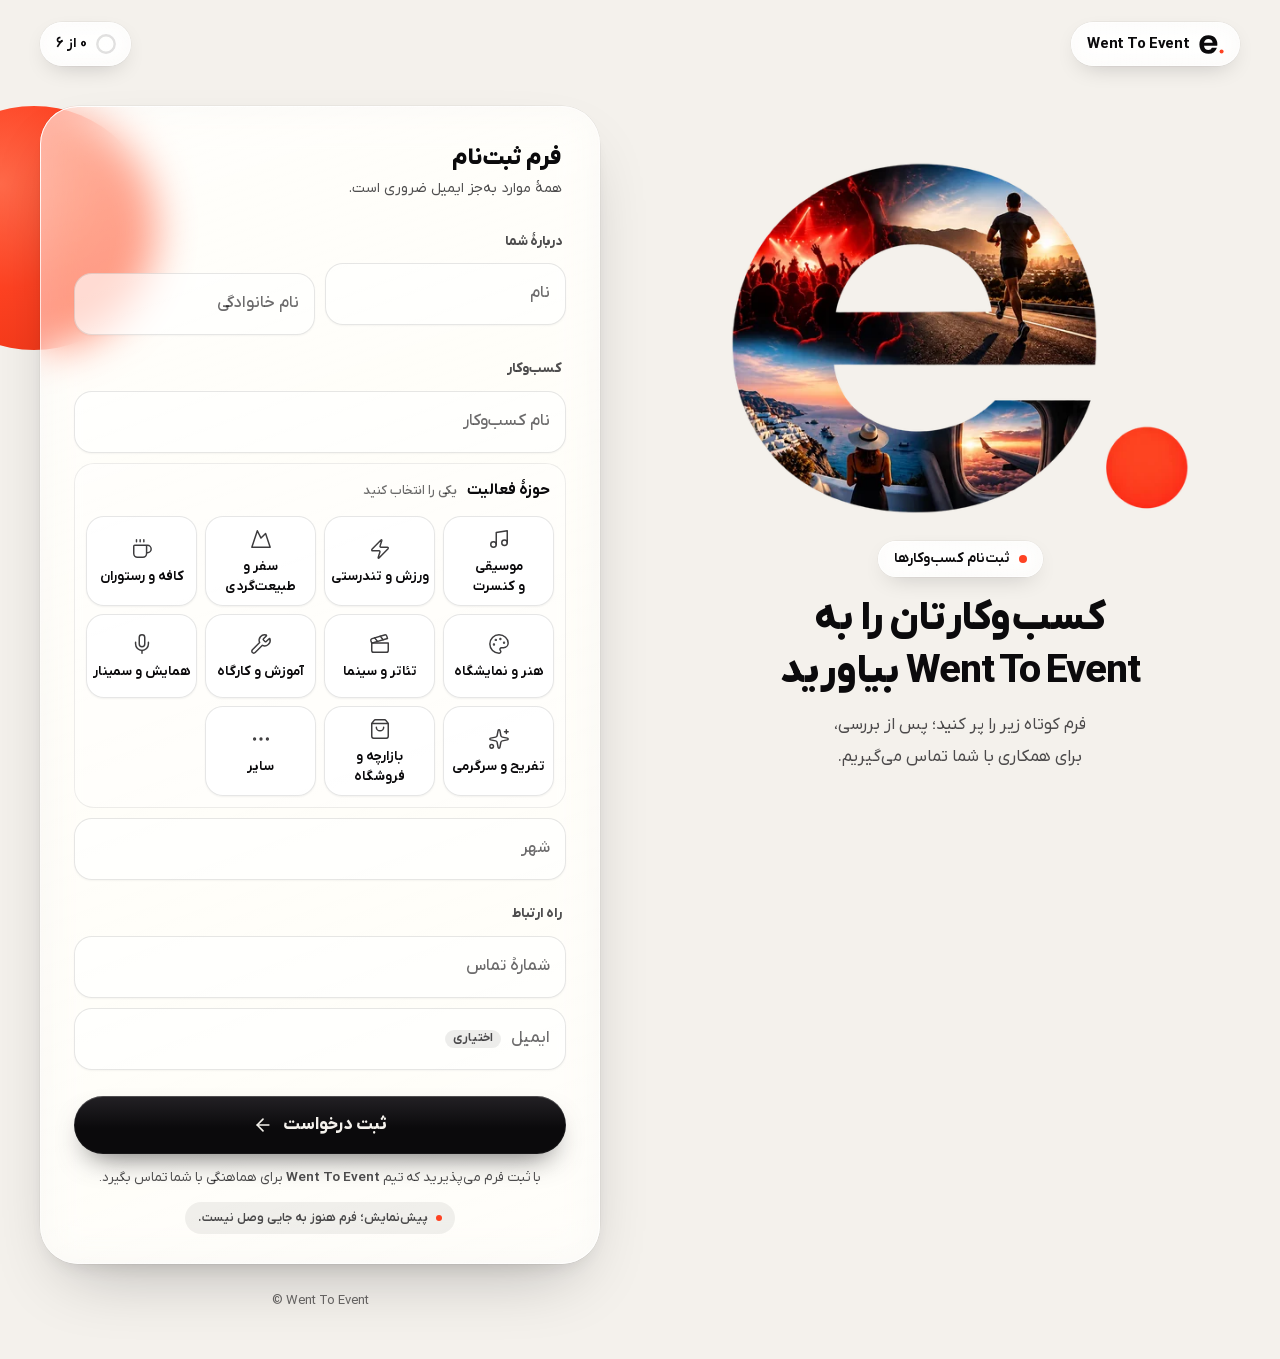
==== index.html @ 1bc47cd0 "Went To Event: business sign-up page One-page Persian RTL form: name, last name, business, niche, ci" ====
<!doctype html>
<html lang="fa" dir="rtl">
<head>
  <meta charset="utf-8">
  <meta name="viewport" content="width=device-width, initial-scale=1, viewport-fit=cover">
  <title>ثبت‌نام کسب‌وکارها | Went To Event</title>
  <meta name="description" content="کسب‌وکارتان را در Went To Event ثبت کنید. فرم کوتاه را پر کنید تا پس از بررسی، برای همکاری با شما تماس بگیریم.">
  <!-- Preview: off every index until the form is wired to a real destination (js/config.js). -->
  <meta name="robots" content="noindex, nofollow">
  <meta name="theme-color" content="#F4F1EC">
  <meta name="color-scheme" content="light">
  <meta name="format-detection" content="telephone=no">

  <link rel="icon" href="assets/brand/favicon.svg" type="image/svg+xml">
  <link rel="icon" href="assets/brand/favicon-32.png" sizes="32x32" type="image/png">
  <link rel="apple-touch-icon" href="assets/brand/apple-touch-icon.png">

  <meta property="og:type" content="website">
  <meta property="og:locale" content="fa_IR">
  <meta property="og:site_name" content="Went To Event">
  <meta property="og:title" content="کسب‌وکارتان را به Went To Event بیاورید">
  <meta property="og:description" content="ثبت‌نام کسب‌وکارها؛ فرم کوتاه را پر کنید تا برای همکاری با شما تماس بگیریم.">
  <meta property="og:url" content="https://ilyatabrizi.github.io/wte-join/">
  <meta property="og:image" content="https://ilyatabrizi.github.io/wte-join/assets/og.jpg">
  <meta property="og:image:width" content="1200">
  <meta property="og:image:height" content="630">
  <meta property="og:image:alt" content="Went To Event — ثبت‌نام کسب‌وکارها">
  <meta name="twitter:card" content="summary_large_image">

  <link rel="preload" href="assets/fonts/iranyekanx-fanum-vf.woff2" as="font" type="font/woff2" crossorigin>
  <link rel="preload" as="image" href="assets/brand/logo-760.webp" type="image/webp"
        imagesrcset="assets/brand/logo-520.webp 520w, assets/brand/logo-760.webp 760w, assets/brand/logo-1117.webp 1117w"
        imagesizes="(min-width: 1080px) min(36vw, 520px), min(86vw, 440px)">
  <script>document.documentElement.className = "js";</script>
  <link rel="stylesheet" href="css/main.css?v=5">
  <script src="js/config.js?v=1" defer></script>
  <script src="js/main.js?v=5" defer></script>
</head>
<body>
  <a class="skip" href="#join">رفتن به فرم</a>

  <!-- One sprite: Lucide (ISC) on a 24 grid, the set Went To Event's app already uses. -->
  <svg class="sprite" aria-hidden="true" focusable="false">
    <symbol id="i-note" viewBox="0 0 24 24"><path d="M9 18V5l12-2v13"/><circle cx="6" cy="18" r="3"/><circle cx="18" cy="16" r="3"/></symbol>
    <symbol id="i-bolt" viewBox="0 0 24 24"><path d="M4 14a1 1 0 0 1-.78-1.63l9.9-10.2a.5.5 0 0 1 .86.46l-1.92 6.02A1 1 0 0 0 13 10h7a1 1 0 0 1 .78 1.63l-9.9 10.2a.5.5 0 0 1-.86-.46l1.92-6.02A1 1 0 0 0 11 14z"/></symbol>
    <symbol id="i-mountain" viewBox="0 0 24 24"><path d="m8 3 4 8 5-5 5 15H2L8 3z"/></symbol>
    <symbol id="i-coffee" viewBox="0 0 24 24"><path d="M10 2v2"/><path d="M14 2v2"/><path d="M16 8a1 1 0 0 1 1 1v8a4 4 0 0 1-4 4H7a4 4 0 0 1-4-4V9a1 1 0 0 1 1-1h14a4 4 0 1 1 0 8h-1"/><path d="M6 2v2"/></symbol>
    <symbol id="i-palette" viewBox="0 0 24 24"><path d="M12 22a1 1 0 0 1 0-20 10 9 0 0 1 10 9 5 5 0 0 1-5 5h-2.25a1.75 1.75 0 0 0-1.4 2.8l.3.4a1.75 1.75 0 0 1-1.4 2.8z"/><circle cx="13.5" cy="6.5" r=".5" fill="currentColor"/><circle cx="17.5" cy="10.5" r=".5" fill="currentColor"/><circle cx="6.5" cy="12.5" r=".5" fill="currentColor"/><circle cx="8.5" cy="7.5" r=".5" fill="currentColor"/></symbol>
    <symbol id="i-clapper" viewBox="0 0 24 24"><path d="m12.296 3.464 3.02 3.956"/><path d="M20.2 6 3 11l-.9-2.4c-.3-1.1.3-2.2 1.3-2.5l13.5-4c1.1-.3 2.2.3 2.5 1.3z"/><path d="M3 11h18v8a2 2 0 0 1-2 2H5a2 2 0 0 1-2-2z"/><path d="m6.18 5.276 3.1 3.899"/></symbol>
    <symbol id="i-tools" viewBox="0 0 24 24"><path d="M14.7 6.3a1 1 0 0 0 0 1.4l1.6 1.6a1 1 0 0 0 1.4 0l3.106-3.105c.32-.322.863-.22.983.218a6 6 0 0 1-8.259 7.057l-7.91 7.91a1 1 0 0 1-2.999-3l7.91-7.91a6 6 0 0 1 7.057-8.259c.438.12.54.662.219.984z"/></symbol>
    <symbol id="i-mic" viewBox="0 0 24 24"><path d="M12 19v3"/><path d="M19 10v2a7 7 0 0 1-14 0v-2"/><rect x="9" y="2" width="6" height="13" rx="3"/></symbol>
    <symbol id="i-sparkle" viewBox="0 0 24 24"><path d="M11.017 2.814a1 1 0 0 1 1.966 0l1.051 5.558a2 2 0 0 0 1.594 1.594l5.558 1.051a1 1 0 0 1 0 1.966l-5.558 1.051a2 2 0 0 0-1.594 1.594l-1.051 5.558a1 1 0 0 1-1.966 0l-1.051-5.558a2 2 0 0 0-1.594-1.594l-5.558-1.051a1 1 0 0 1 0-1.966l5.558-1.051a2 2 0 0 0 1.594-1.594z"/><path d="M20 2v4"/><path d="M22 4h-4"/><circle cx="4" cy="20" r="2"/></symbol>
    <symbol id="i-bag" viewBox="0 0 24 24"><path d="M16 10a4 4 0 0 1-8 0"/><path d="M3.103 6.034h17.794"/><path d="M3.4 5.467a2 2 0 0 0-.4 1.2V20a2 2 0 0 0 2 2h14a2 2 0 0 0 2-2V6.667a2 2 0 0 0-.4-1.2l-2-2.667A2 2 0 0 0 17 2H7a2 2 0 0 0-1.6.8z"/></symbol>
    <symbol id="i-more" viewBox="0 0 24 24"><circle cx="12" cy="12" r="1"/><circle cx="19" cy="12" r="1"/><circle cx="5" cy="12" r="1"/></symbol>
    <symbol id="i-check" viewBox="0 0 24 24"><path d="M20 6 9 17l-5-5"/></symbol>
    <symbol id="i-arrow" viewBox="0 0 24 24"><path d="m12 19-7-7 7-7"/><path d="M19 12H5"/></symbol>
    <symbol id="i-pin" viewBox="0 0 24 24"><path d="M20 10c0 4.993-5.539 10.193-7.399 11.799a1 1 0 0 1-1.202 0C9.539 20.193 4 14.993 4 10a8 8 0 0 1 16 0"/><circle cx="12" cy="10" r="3"/></symbol>
  </svg>

  <!-- Floating chrome, iOS 26: no bar, two capsules. Positioned with flex, never a transform,
       so the glass inside can still see what passes beneath it. -->
  <div class="edge" aria-hidden="true" data-edge></div>
  <header class="bar">
    <a class="cap cap--brand glass glass--thin" href="#top" aria-label="Went To Event — بالای صفحه">
      <svg class="mark" viewBox="211 279 602 466" aria-hidden="true" focusable="false">
        <g transform="matrix(0.79929,0,0,-0.79929,188.694,733.403)"><path fill="currentColor" d="M580 235H175Q180 175 217.0 141.0Q254 107 308 107Q386 107 419 174H570Q546 94 478.0 42.5Q410 -9 311 -9Q231 -9 167.5 26.5Q104 62 68.5 127.0Q33 192 33 277Q33 363 68.0 428.0Q103 493 166.0 528.0Q229 563 311 563Q390 563 452.5 529.0Q515 495 549.5 432.5Q584 370 584 289Q584 259 580 235ZM439 329Q438 383 400.0 415.5Q362 448 307 448Q255 448 219.5 416.5Q184 385 176 329Z"/></g>
        <circle class="mark__dot" cx="759.43" cy="683.90" r="49.50"/>
      </svg>
      <span class="cap__name" dir="ltr">Went To Event</span>
    </a>
    <button class="cap cap--progress glass glass--thin" type="button" data-progress aria-label="۰ از ۶ مورد ضروری تکمیل شده؛ رفتن به مورد بعدی">
      <svg class="ring" viewBox="0 0 24 24" aria-hidden="true" focusable="false">
        <circle class="ring__track" cx="12" cy="12" r="9.5"/>
        <circle class="ring__fill" cx="12" cy="12" r="9.5" transform="rotate(-90 12 12)"/>
        <path class="ring__check" d="M7.6 12.3l2.9 2.9 5.9-6.2"/>
      </svg>
      <span class="cap__text" data-progress-text>0 از 6</span>
    </button>
  </header>

  <div class="page" id="top">
    <section class="hero" aria-labelledby="title">
      <img class="hero__logo" src="assets/brand/logo-760.webp"
           srcset="assets/brand/logo-520.webp 520w, assets/brand/logo-760.webp 760w, assets/brand/logo-1117.webp 1117w"
           sizes="(min-width: 1080px) min(36vw, 520px), min(86vw, 440px)"
           width="1117" height="859" alt="Went To Event" fetchpriority="high" decoding="async">
      <p class="kicker glass glass--thin"><span class="kicker__dot" aria-hidden="true"></span>ثبت‌نام کسب‌وکارها</p>
      <h1 class="hero__title" id="title">کسب‌وکارتان را به <span class="brand" dir="ltr">Went To Event</span> بیاورید</h1>
      <p class="hero__lede">فرم کوتاه زیر را پر کنید؛ پس از بررسی، برای همکاری با شما تماس می‌گیریم.</p>
    </section>

    <div class="form-col">
      <div class="sheet-wrap">
        <!-- The one bright thing behind the glass: the logo's dot, grown. It rides with the
             reader (sticky) so the sheet always has colour to frost. -->
        <div class="orb-track" aria-hidden="true"><div class="orb"><i></i></div></div>

        <section class="sheet glass" id="join" aria-labelledby="sheet-title" tabindex="-1">
          <div class="sheet__form" data-view="form">
            <header class="sheet__head">
              <h2 class="sheet__title" id="sheet-title">فرم ثبت‌نام</h2>
              <p class="sheet__note">همهٔ موارد به‌جز ایمیل ضروری است.</p>
            </header>

            <form id="form" novalidate autocomplete="on" aria-describedby="form-note">
              <p class="vh" id="form-note">همهٔ موارد به‌جز ایمیل ضروری است.</p>

              <fieldset class="group">
                <legend class="group__title">دربارهٔ شما</legend>
                <div class="pair">
                  <div class="cell" data-name="first_name">
                    <div class="field">
                      <input id="f-first" name="first_name" type="text" autocomplete="given-name" required aria-required="true" maxlength="40" placeholder="مثلاً سارا" enterkeyhint="next" aria-describedby="first_name-msg">
                      <label for="f-first">نام</label>
                    </div>
                    <p class="msg" id="first_name-msg" aria-live="polite"><span></span></p>
                  </div>
                  <div class="cell" data-name="last_name">
                    <div class="field">
                      <input id="f-last" name="last_name" type="text" autocomplete="family-name" required aria-required="true" maxlength="40" placeholder="مثلاً رضایی" enterkeyhint="next" aria-describedby="last_name-msg">
                      <label for="f-last">نام خانوادگی</label>
                    </div>
                    <p class="msg" id="last_name-msg" aria-live="polite"><span></span></p>
                  </div>
                </div>
              </fieldset>

              <fieldset class="group">
                <legend class="group__title">کسب‌وکار</legend>
                <div class="cell" data-name="business_name">
                  <div class="field">
                    <input id="f-business" name="business_name" type="text" autocomplete="organization" required aria-required="true" maxlength="80" placeholder="نام برند یا مجموعه" enterkeyhint="next" aria-describedby="business_name-msg">
                    <label for="f-business">نام کسب‌وکار</label>
                  </div>
                  <p class="msg" id="business_name-msg" aria-live="polite"><span></span></p>
                </div>

                <fieldset class="cell cell--niche" data-name="niche" aria-describedby="niche-msg">
                  <legend class="niche__label">حوزهٔ فعالیت <span class="niche__hint">یکی را انتخاب کنید</span></legend>
                  <div class="chips">
                    <label class="chip"><input type="radio" name="niche" value="music" required><svg aria-hidden="true"><use href="#i-note"/></svg><span>موسیقی و کنسرت</span></label>
                    <label class="chip"><input type="radio" name="niche" value="sport"><svg aria-hidden="true"><use href="#i-bolt"/></svg><span>ورزش و تندرستی</span></label>
                    <label class="chip"><input type="radio" name="niche" value="travel"><svg aria-hidden="true"><use href="#i-mountain"/></svg><span>سفر و طبیعت‌گردی</span></label>
                    <label class="chip"><input type="radio" name="niche" value="food"><svg aria-hidden="true"><use href="#i-coffee"/></svg><span>کافه و رستوران</span></label>
                    <label class="chip"><input type="radio" name="niche" value="art"><svg aria-hidden="true"><use href="#i-palette"/></svg><span>هنر و نمایشگاه</span></label>
                    <label class="chip"><input type="radio" name="niche" value="stage"><svg aria-hidden="true"><use href="#i-clapper"/></svg><span>تئاتر و سینما</span></label>
                    <label class="chip"><input type="radio" name="niche" value="learning"><svg aria-hidden="true"><use href="#i-tools"/></svg><span>آموزش و کارگاه</span></label>
                    <label class="chip"><input type="radio" name="niche" value="conference"><svg aria-hidden="true"><use href="#i-mic"/></svg><span>همایش و سمینار</span></label>
                    <label class="chip"><input type="radio" name="niche" value="leisure"><svg aria-hidden="true"><use href="#i-sparkle"/></svg><span>تفریح و سرگرمی</span></label>
                    <label class="chip"><input type="radio" name="niche" value="retail"><svg aria-hidden="true"><use href="#i-bag"/></svg><span>بازارچه و فروشگاه</span></label>
                    <label class="chip"><input type="radio" name="niche" value="other"><svg aria-hidden="true"><use href="#i-more"/></svg><span>سایر</span></label>
                  </div>
                  <p class="msg" id="niche-msg" aria-live="polite"><span></span></p>
                  <div class="reveal" data-other hidden>
                    <div class="reveal__in">
                      <div class="cell" data-name="niche_other">
                        <div class="field">
                          <input id="f-other" name="niche_other" type="text" maxlength="60" placeholder="مثلاً باغ‌تالار یا استودیوی عکاسی" enterkeyhint="next" aria-describedby="niche_other-msg">
                          <label for="f-other">حوزهٔ فعالیت شما</label>
                        </div>
                        <p class="msg" id="niche_other-msg" aria-live="polite"><span></span></p>
                      </div>
                    </div>
                  </div>
                </fieldset>

                <div class="cell" data-name="city">
                  <div class="field">
                    <input id="f-city" name="city" type="text" autocomplete="address-level2" required aria-required="true" maxlength="40" placeholder="مثلاً تهران" enterkeyhint="next" aria-describedby="city-msg" aria-controls="city-suggest">
                    <label for="f-city">شهر</label>
                  </div>
                  <div class="suggest" id="city-suggest" role="group" aria-label="پیشنهاد شهر" hidden></div>
                  <p class="msg" id="city-msg" aria-live="polite"><span></span></p>
                </div>
              </fieldset>

              <fieldset class="group">
                <legend class="group__title">راه ارتباط</legend>
                <div class="cell" data-name="phone">
                  <div class="field">
                    <input id="f-phone" name="phone" type="tel" inputmode="tel" autocomplete="tel" dir="ltr" required aria-required="true" maxlength="20" placeholder="0912 345 6789" enterkeyhint="next" aria-describedby="phone-msg">
                    <label for="f-phone">شمارهٔ تماس</label>
                  </div>
                  <p class="msg" id="phone-msg" aria-live="polite"><span></span></p>
                </div>
                <div class="cell" data-name="email">
                  <div class="field field--lat">
                    <input id="f-email" name="email" type="email" inputmode="email" autocomplete="email" dir="ltr" maxlength="120" placeholder="name@example.com" autocapitalize="off" spellcheck="false" enterkeyhint="send" aria-describedby="email-msg email-hint">
                    <label for="f-email">ایمیل <span class="opt">اختیاری</span></label>
                  </div>
                  <p class="hint" id="email-hint" hidden></p>
                  <p class="msg" id="email-msg" aria-live="polite"><span></span></p>
                </div>
              </fieldset>

              <!-- Honeypot: invisible to people, irresistible to form-filling bots. -->
              <div class="hp" aria-hidden="true">
                <label for="f-website">وب‌سایت</label>
                <input id="f-website" name="website" type="text" tabindex="-1" autocomplete="off">
              </div>

              <div class="submit">
                <p class="alert" data-alert role="alert" hidden></p>
                <button class="btn" type="submit" data-submit>
                  <span class="btn__label" data-submit-label>ثبت درخواست</span>
                  <svg class="btn__icon" aria-hidden="true"><use href="#i-arrow"/></svg>
                  <span class="btn__spin" aria-hidden="true"></span>
                </button>
                <p class="fine">با ثبت فرم می‌پذیرید که تیم <span class="brand" dir="ltr">Went To Event</span> برای هماهنگی با شما تماس بگیرد.</p>
                <p class="preview-flag" data-preview-flag hidden><span class="preview-flag__dot" aria-hidden="true"></span>پیش‌نمایش؛ فرم هنوز به جایی وصل نیست.</p>
              </div>
            </form>
          </div>

          <div class="done" data-view="done" hidden>
            <div class="done__mark" aria-hidden="true"><svg><use href="#i-check"/></svg></div>
            <h2 class="done__title" id="done-title" tabindex="-1">درخواستتان ثبت شد</h2>
            <p class="done__text" data-done-text></p>
            <dl class="summary" data-summary></dl>
            <p class="preview-flag preview-flag--done" data-done-demo hidden><span class="preview-flag__dot" aria-hidden="true"></span>پیش‌نمایش؛ این اطلاعات به جایی ارسال نشد.</p>
            <button class="btn btn--ghost" type="button" data-again>ثبت کسب‌وکار دیگر</button>
          </div>
        </section>
      </div>

      <footer class="foot">
        <span class="brand" dir="ltr">© Went To Event</span>
      </footer>
    </div>
  </div>

  <div class="vh" aria-live="assertive" data-announce></div>
</body>
</html>
---- css/main.css ----
/* Went To Event — business sign-up.
   Bone ground, Ink type, and the orange of the logo's dot, sampled from the logo itself.
   Glass is chrome and the sheet; everything inside the sheet is paint, never a second glass. */

@font-face {
  font-family: "YekanX";
  src: url("../assets/fonts/iranyekanx-fanum-vf.woff2") format("woff2");
  font-weight: 100 1000; font-style: normal; font-display: swap;
}
/* Latin figures, for the one field where a Persian ۱ would be wrong: the email address. */
@font-face {
  font-family: "YekanX Latin";
  src: url("../assets/fonts/iranyekanx-latin-vf.woff2") format("woff2");
  font-weight: 100 1000; font-style: normal; font-display: swap;
  unicode-range: U+0020-007E, U+00A0, U+2013-2014, U+2026;
}

:root {
  color-scheme: light;
  --bone: #F4F1EC;
  --ink: #0B0A0C;
  --orange: #FE4222;                         /* the dot, centre pixel */
  --orange-deep: #EE3314;                    /* the dot, rim */
  --orange-lit: #FF6A4A;                     /* the dot, highlight */

  --ink-2: rgba(11, 10, 12, .72);            /* secondary copy on glass */
  --ink-3: rgba(11, 10, 12, .6);             /* resting labels, hints */
  --ink-4: rgba(11, 10, 12, .44);            /* placeholders */
  --line: rgba(11, 10, 12, .1);
  --fill: rgba(255, 255, 255, .64);          /* a field lifted off the sheet */
  --fill-2: rgba(255, 255, 255, .84);
  --fill-focus: rgba(255, 255, 255, .96);

  --font: "YekanX", -apple-system, BlinkMacSystemFont, "Segoe UI", Tahoma, sans-serif;
  --font-lat: "YekanX Latin", "YekanX", -apple-system, BlinkMacSystemFont, "Segoe UI", sans-serif;

  /* ── Glass: light material, one recipe in two thicknesses ─────────────────
     Small blur and a big saturation lift so the colour behind stays alive; a white
     wash on top, and brightness() inside the filter to lift what sits under dark
     photography before the wash is laid on it. */
  --glass-wash: linear-gradient(160deg, rgba(255, 255, 255, .6), rgba(255, 255, 255, .36) 46%, rgba(255, 255, 255, .5));
  --glass-filter: blur(20px) saturate(150%) brightness(1.05);
  --glass-shadow: 0 30px 70px -28px rgba(11, 10, 12, .3), 0 10px 26px -14px rgba(11, 10, 12, .16);
  --glass-spec: linear-gradient(150deg, rgba(255, 255, 255, .95), rgba(255, 255, 255, .25) 22%, rgba(255, 255, 255, 0) 50%, rgba(255, 255, 255, .2) 80%, rgba(255, 255, 255, .7));

  --gutter: 16px;
  --top: calc(env(safe-area-inset-top, 0px) + 10px);
  --bar-h: 44px;
  --sheet-w: 580px;
  --orb: 132px;
  --orb-x: 22px;                             /* the orb's centre, from the sheet's left edge */
  --orb-y: 24px;                             /* …and from its top */
  --ease: cubic-bezier(.22, 1, .36, 1);
  --spring: cubic-bezier(.34, 1.4, .64, 1);
}
@media (min-width: 720px) { :root { --gutter: 28px; --top: 18px; --orb: 220px; --orb-x: -6px; --orb-y: 122px; } }
@media (min-width: 1080px) { :root { --gutter: 40px; --top: 22px; --orb: 244px; } }

*, *::before, *::after { box-sizing: border-box; }
html {
  background: var(--bone);
  -webkit-text-size-adjust: 100%; text-size-adjust: 100%;
  scroll-padding-top: calc(var(--top) + var(--bar-h) + 20px);
}
@media (prefers-reduced-motion: no-preference) { html { scroll-behavior: smooth; } }
body {
  margin: 0; min-height: 100vh; background: var(--bone); color: var(--ink);
  font: 400 17px/1.75 var(--font);
  font-variation-settings: "dots" 4;         /* round Persian dots, after the round dot in the mark */
  -webkit-font-smoothing: antialiased; -moz-osx-font-smoothing: grayscale;
  overflow-wrap: break-word;
}
[hidden] { display: none !important; }
h1, h2, p, dl, dd, fieldset, legend { margin: 0; padding: 0; }
fieldset { border: 0; min-width: 0; }
button, input { font: inherit; color: inherit; }
a { color: inherit; }
::selection { background: rgba(254, 66, 34, .2); }
:focus-visible { outline: 2px solid var(--orange); outline-offset: 3px; }
.brand { font-family: var(--font-lat); unicode-bidi: isolate; }

.vh { position: absolute !important; width: 1px; height: 1px; margin: -1px; padding: 0; border: 0; overflow: hidden; clip: rect(0 0 0 0); clip-path: inset(50%); white-space: nowrap; }
.sprite { position: absolute; width: 0; height: 0; overflow: hidden; }
.hp { position: absolute; left: -9999px; top: auto; width: 1px; height: 1px; overflow: hidden; }
.skip {
  position: fixed; z-index: 80; top: var(--top); right: var(--gutter);
  padding: 10px 18px; border-radius: 999px; background: var(--ink); color: var(--bone);
  font-weight: 700; font-size: 15px; text-decoration: none; translate: 0 -200%;
}
.skip:focus { translate: 0 0; }

/* ── Glass ─────────────────────────────────────────────────────────────── */
.glass {
  position: relative;
  background: var(--glass-wash);
  -webkit-backdrop-filter: var(--glass-filter);
  backdrop-filter: var(--glass-filter);
  box-shadow: inset 0 0 0 1px rgba(255, 255, 255, .42), 0 0 0 .5px rgba(11, 10, 12, .07), var(--glass-shadow);
}
.glass--thin {
  --glass-wash: linear-gradient(160deg, rgba(255, 255, 255, .7), rgba(255, 255, 255, .5));
  --glass-filter: blur(12px) saturate(190%) brightness(1.1);
  --glass-shadow: 0 8px 24px -10px rgba(11, 10, 12, .24);
}
/* The specular rim: bright along the upper edge, a whisper along the lower, drawn in the
   1px padding of a masked overlay so it never becomes a glossy fill. */
@supports ((-webkit-mask-composite: xor) or (mask-composite: exclude)) {
  .glass::before {
    content: ""; position: absolute; inset: 0; z-index: 3; border-radius: inherit; padding: 1px; pointer-events: none;
    background: var(--glass-spec);
    -webkit-mask: linear-gradient(#000 0 0) content-box, linear-gradient(#000 0 0); -webkit-mask-composite: xor;
    mask: linear-gradient(#000 0 0) content-box, linear-gradient(#000 0 0); mask-composite: exclude;
  }
}
@supports not ((backdrop-filter: blur(1px)) or (-webkit-backdrop-filter: blur(1px))) {
  .glass { background: rgba(252, 251, 249, .95); }
}

/* ── Floating chrome ───────────────────────────────────────────────────── */
.bar {
  position: fixed; z-index: 50; inset: 0 0 auto;
  display: flex; justify-content: space-between; align-items: center;
  padding: var(--top) max(var(--gutter), env(safe-area-inset-right, 0px)) 0 max(var(--gutter), env(safe-area-inset-left, 0px));
  pointer-events: none;
}
.bar > * { pointer-events: auto; }
.cap {
  height: var(--bar-h); display: inline-flex; align-items: center; gap: 9px;
  padding: 0 16px; border: 0; border-radius: 999px;
  color: var(--ink); text-decoration: none; font-weight: 700; font-size: 15px; line-height: 1;
  cursor: pointer; -webkit-tap-highlight-color: transparent;
  transition: scale .3s var(--spring);
}
.cap:active { scale: .95; }
.mark { width: 25px; height: 19px; color: var(--ink); flex: none; }
.mark__dot { fill: var(--orange); }
.cap__name { font-family: var(--font-lat); font-weight: 750; letter-spacing: -.01em; font-size: 15px; }
.cap--progress { padding: 0 14px 0 16px; gap: 8px; font-size: 14px; font-weight: 650; }
.cap__text { white-space: nowrap; }
.ring { width: 22px; height: 22px; flex: none; }
.ring circle { fill: none; stroke-width: 2.6; }
.ring__track { stroke: rgba(11, 10, 12, .12); }
.ring__fill {
  stroke: var(--orange); stroke-linecap: round; stroke-dasharray: 59.7; stroke-dashoffset: 59.7;
  transition: stroke-dashoffset .6s var(--ease), stroke .3s;
}
.ring__check { fill: none; stroke: var(--bone); stroke-width: 2.4; stroke-linecap: round; stroke-linejoin: round; stroke-dasharray: 13; stroke-dashoffset: 13; transition: stroke-dashoffset .35s var(--ease) .15s; }
.cap--progress[data-empty] .ring__fill { opacity: 0; }
.cap--progress[data-complete] .ring__track { stroke: var(--ink); fill: var(--ink); }
.cap--progress[data-complete] .ring__fill { stroke: var(--ink); }
.cap--progress[data-complete] .ring__check { stroke-dashoffset: 0; }

/* The scroll edge: what passes beneath the capsules softens into the ground, as iOS 26 does. */
.edge {
  position: fixed; z-index: 40; inset: 0 0 auto; height: calc(var(--top) + var(--bar-h) + 28px);
  pointer-events: none; opacity: 0; transition: opacity .3s linear;
  background: linear-gradient(rgba(244, 241, 236, .94), rgba(244, 241, 236, .7) 50%, rgba(244, 241, 236, 0));
  -webkit-backdrop-filter: blur(8px); backdrop-filter: blur(8px);
  -webkit-mask-image: linear-gradient(#000 50%, transparent); mask-image: linear-gradient(#000 50%, transparent);
}
.edge[data-on] { opacity: 1; }

/* ── Page ──────────────────────────────────────────────────────────────── */
.page { position: relative; overflow-x: clip; }
.hero {
  position: relative; z-index: 1;
  display: flex; flex-direction: column; align-items: center; text-align: center;
  padding: calc(var(--top) + var(--bar-h) + 26px) var(--gutter) 50px;
}
.hero__logo {
  display: block; width: min(86vw, 440px); width: min(86vw, 440px, 44svh * 1.3); height: auto; aspect-ratio: 1117 / 859;
  user-select: none; -webkit-user-drag: none;
}
.kicker {
  margin-top: 26px; display: inline-flex; align-items: center; gap: 9px;
  height: 36px; padding: 0 16px; border-radius: 999px;
  font-size: 14px; font-weight: 650; line-height: 1;
}
.kicker__dot { position: relative; width: 8px; height: 8px; border-radius: 50%; background: var(--orange); flex: none; }
.kicker__dot::after { content: ""; position: absolute; inset: 0; border-radius: 50%; background: var(--orange); opacity: 0; }
.hero__title {
  margin-top: 16px; max-width: 13em;
  font-size: clamp(29px, 7.6vw, 46px); font-weight: 850; line-height: 1.32; letter-spacing: 0;
  text-wrap: balance;
}
.hero__title .brand { font-weight: 800; letter-spacing: -.025em; white-space: nowrap; }
.hero__lede { margin-top: 12px; max-width: 25em; font-size: 17px; line-height: 1.85; color: var(--ink-2); text-wrap: balance; }

/* ── The orb behind the sheet ──────────────────────────────────────────── */
.form-col { position: relative; z-index: 1; padding-bottom: 28px; }
.sheet-wrap { position: relative; }
.orb-track { position: absolute; inset: 0; z-index: 0; pointer-events: none; -webkit-clip-path: inset(-60vh 0 -60vh 0); clip-path: inset(-60vh 0 -60vh 0); }
.orb { position: absolute; top: 0; left: calc(50% - min(50% - var(--gutter), var(--sheet-w) / 2)); }
.orb i {
  position: absolute; top: calc(var(--orb) * -.5 + var(--orb-y)); left: calc(var(--orb) * -.5 + var(--orb-x));
  width: var(--orb); height: var(--orb); border-radius: 50%;
  background: radial-gradient(circle at 36% 32%, var(--orange-lit) 0%, var(--orange) 46%, var(--orange-deep) 100%);
}

/* ── The sheet ─────────────────────────────────────────────────────────── */
.sheet {
  z-index: 1; width: min(100% - var(--gutter) * 2, var(--sheet-w)); margin-inline: auto;
  border-radius: 34px; padding: 26px 18px 22px;
  outline: none;
}
@media (min-width: 420px) { .sheet { padding: 30px 24px 24px; } }
@media (min-width: 720px) { .sheet { padding: 36px 34px 30px; border-radius: 38px; } }

.sheet__head { padding: 0 4px 6px; }
.sheet__title { font-size: 23px; font-weight: 850; line-height: 1.4; }
.sheet__note { margin-top: 2px; font-size: 14.5px; color: var(--ink-2); }

.group { margin-top: 22px; }
.group__title { display: block; width: 100%; padding: 0 4px 10px; font-size: 13.5px; font-weight: 750; color: var(--ink-2); }
.pair { display: grid; grid-template-columns: 1fr 1fr; gap: 10px; }
@media (max-width: 479.98px) { .pair { grid-template-columns: 1fr; } }
.cell + .cell, .pair + .cell, .cell + .cell--niche, .cell--niche + .cell { margin-top: 10px; }

/* A field: Apple's floating label, set in glass. */
.field {
  position: relative; height: 62px; border-radius: 18px;
  background: var(--fill);
  box-shadow: inset 0 0 0 1px var(--line), 0 1px 2px rgba(11, 10, 12, .04);
  transition: background .2s ease, box-shadow .2s ease;
}
.field input {
  position: absolute; inset: 0; width: 100%; height: 100%; margin: 0;
  padding: 25px 16px 7px; border: 0; border-radius: inherit; background: transparent; outline: none;
  font: 560 17px/1.3 var(--font); font-variation-settings: "dots" 4; color: var(--ink);
  text-align: right; caret-color: var(--orange);
  -webkit-appearance: none; appearance: none;
}
.field--lat input { font-family: var(--font-lat); }
.field input::placeholder { color: var(--ink-4); opacity: 0; transition: opacity .2s ease; }
.field input:focus::placeholder { opacity: 1; }
.field label {
  position: absolute; top: 50%; inset-inline-start: 16px; inset-inline-end: 16px;
  translate: 0 -50%; transform-origin: right center;
  font-size: 16.5px; font-weight: 500; line-height: 1.2; color: var(--ink-3);
  white-space: nowrap; overflow: hidden; text-overflow: ellipsis;
  pointer-events: none;
  transition: translate .24s var(--ease), scale .24s var(--ease), color .2s ease;
}
.field:focus-within label,
.field input:not(:placeholder-shown) + label,
.field input:-webkit-autofill + label { translate: 0 -118%; scale: .76; color: var(--ink-2); }
.field:focus-within {
  background: var(--fill-focus);
  box-shadow: inset 0 0 0 1.5px var(--ink), 0 0 0 4px rgba(11, 10, 12, .07);
}
.field input:-webkit-autofill,
.field input:-webkit-autofill:hover,
.field input:-webkit-autofill:focus {
  -webkit-text-fill-color: var(--ink);
  -webkit-box-shadow: 0 0 0 100px #FFFDFB inset;
  transition: background-color 9999s;
}
.opt {
  display: inline-block; margin-inline-start: 6px; padding: 1px 8px 2px; border-radius: 999px;
  background: rgba(11, 10, 12, .07); color: var(--ink-2); font-size: 12.5px; font-weight: 650; vertical-align: 1px;
}

/* Validation: the field takes an orange rim; the message carries the logo's dot. */
.cell.is-invalid > .field {
  background: rgba(255, 246, 243, .9);
  box-shadow: inset 0 0 0 1.5px var(--orange), 0 0 0 4px rgba(254, 66, 34, .1);
}
.msg { display: grid; grid-template-rows: 0fr; transition: grid-template-rows .26s var(--ease); }
.msg > span { min-height: 0; overflow: hidden; display: flex; align-items: baseline; gap: 8px; padding: 0 6px; font-size: 14px; font-weight: 550; line-height: 1.6; color: var(--ink); }
.msg > span::before { content: ""; flex: none; width: 7px; height: 7px; border-radius: 50%; background: var(--orange); translate: 0 -1px; }
.cell.is-invalid > .msg, .cell--niche.is-invalid > .msg { grid-template-rows: 1fr; }
.cell.is-invalid > .msg > span, .cell--niche.is-invalid > .msg > span { padding-top: 7px; }
.hint { padding: 8px 6px 0; font-size: 14px; color: var(--ink-2); }
.hint button {
  margin-inline-start: 4px; padding: 3px 10px; border: 0; border-radius: 999px; cursor: pointer;
  background: var(--ink); color: var(--bone); font-size: 13px; font-weight: 650;
}
.hint .brand { font-weight: 650; color: var(--ink); }

@media (prefers-reduced-motion: no-preference) {
  .cell.shake > .field, .cell--niche.shake > .chips { animation: shake .42s var(--ease); }
}
@keyframes shake {
  20% { translate: 7px 0; } 40% { translate: -6px 0; } 60% { translate: 4px 0; } 80% { translate: -2px 0; }
}

/* ── Niche chips ───────────────────────────────────────────────────────── */
.cell--niche { margin-top: 10px; padding: 14px 12px 12px; border-radius: 20px; background: rgba(255, 255, 255, .34); box-shadow: inset 0 0 0 1px rgba(11, 10, 12, .07); }
.cell--niche.is-invalid { box-shadow: inset 0 0 0 1.5px var(--orange); }
.niche__label { float: right; width: 100%; display: flex; flex-wrap: wrap; align-items: baseline; gap: 4px 10px; padding: 0 4px 12px; font-size: 15.5px; font-weight: 700; }
.niche__label + * { clear: both; }
.niche__hint { font-size: 13px; font-weight: 500; color: var(--ink-3); }
.chips { display: grid; grid-template-columns: repeat(3, minmax(0, 1fr)); gap: 8px; }
@media (min-width: 560px) { .chips { grid-template-columns: repeat(4, minmax(0, 1fr)); } }
.chip {
  position: relative; display: flex; flex-direction: column; align-items: center; justify-content: center; gap: 7px;
  min-height: 84px; padding: 12px 6px 10px; border-radius: 18px; text-align: center;
  background: var(--fill-2); box-shadow: inset 0 0 0 1px var(--line), 0 1px 2px rgba(11, 10, 12, .05);
  font-size: 13.5px; font-weight: 650; line-height: 1.45; color: var(--ink);
  cursor: pointer; user-select: none; -webkit-tap-highlight-color: transparent;
  transition: background .22s ease, color .22s ease, box-shadow .22s ease, scale .3s var(--spring);
}
.chip span { text-wrap: balance; }
.chip input { position: absolute; inset: 0; width: 100%; height: 100%; margin: 0; opacity: 0; cursor: pointer; }
.chip svg { width: 22px; height: 22px; flex: none; fill: none; stroke: currentColor; stroke-width: 1.6; stroke-linecap: round; stroke-linejoin: round; opacity: .8; }
.chip:active { scale: .96; }
.chip.is-on { background: linear-gradient(180deg, #232125, var(--ink) 60%); color: var(--bone); box-shadow: inset 0 1px 0 rgba(255, 255, 255, .12), 0 10px 20px -12px rgba(11, 10, 12, .7); }
.chip.is-on svg { opacity: 1; }
.chip.is-on::after { content: ""; position: absolute; top: 10px; inset-inline-end: 10px; width: 7px; height: 7px; border-radius: 50%; background: var(--orange); }
.chip:has(input:focus-visible) { outline: 2px solid var(--orange); outline-offset: 2px; }
@media (hover: hover) and (pointer: fine) {
  .chip:not(.is-on):hover { background: #fff; }
}

.reveal { display: grid; grid-template-rows: 0fr; transition: grid-template-rows .32s var(--ease); }
.reveal.is-open { grid-template-rows: 1fr; }
.reveal__in { min-height: 0; overflow: hidden; }
.reveal .cell { padding-top: 12px; }

/* ── City suggestions ──────────────────────────────────────────────────── */
.suggest { display: flex; flex-wrap: wrap; gap: 7px; padding: 9px 2px 0; }
.suggest button {
  display: inline-flex; align-items: center; gap: 5px; height: 36px; padding: 0 13px 0 12px;
  border: 0; border-radius: 999px; cursor: pointer; -webkit-tap-highlight-color: transparent;
  background: var(--fill-2); box-shadow: inset 0 0 0 1px var(--line);
  font-size: 14.5px; font-weight: 600; color: var(--ink);
  transition: background .2s ease, scale .3s var(--spring);
}
.suggest button svg { width: 14px; height: 14px; fill: none; stroke: currentColor; stroke-width: 2; stroke-linecap: round; stroke-linejoin: round; opacity: .55; }
.suggest button:active { scale: .95; }
@media (hover: hover) and (pointer: fine) { .suggest button:hover { background: #fff; } }

/* ── Submit ────────────────────────────────────────────────────────────── */
.submit { margin-top: 26px; }
.alert {
  display: flex; align-items: baseline; gap: 9px; margin-bottom: 12px; padding: 12px 14px;
  border-radius: 16px; background: rgba(255, 246, 243, .92); box-shadow: inset 0 0 0 1px rgba(254, 66, 34, .45);
  font-size: 14.5px; font-weight: 600; line-height: 1.7;
}
.alert::before { content: ""; flex: none; width: 8px; height: 8px; border-radius: 50%; background: var(--orange); translate: 0 -1px; }
.btn {
  position: relative; display: flex; align-items: center; justify-content: center; gap: 10px;
  width: 100%; min-height: 58px; padding: 0 24px; border: 0; border-radius: 999px;
  background: linear-gradient(180deg, #232125, var(--ink) 55%);
  color: var(--bone); font-size: 17.5px; font-weight: 750; line-height: 1;
  cursor: pointer; -webkit-tap-highlight-color: transparent;
  box-shadow: inset 0 1px 0 rgba(255, 255, 255, .16), inset 0 0 0 1px rgba(255, 255, 255, .05), 0 14px 30px -14px rgba(11, 10, 12, .7);
  transition: scale .3s var(--spring), box-shadow .25s ease, opacity .2s ease;
}
.btn:active { scale: .975; }
.btn__icon { width: 20px; height: 20px; fill: none; stroke: currentColor; stroke-width: 2; stroke-linecap: round; stroke-linejoin: round; transition: translate .3s var(--spring); }
@media (hover: hover) and (pointer: fine) { .btn:hover .btn__icon { translate: -3px 0; } }
.btn__spin { display: none; width: 20px; height: 20px; border-radius: 50%; border: 2.2px solid rgba(244, 241, 236, .28); border-top-color: var(--bone); }
.btn[aria-busy="true"] { cursor: progress; }
.btn[aria-busy="true"] .btn__icon { display: none; }
.btn[aria-busy="true"] .btn__spin { display: block; animation: spin .8s linear infinite; }
@keyframes spin { to { rotate: 360deg; } }
.btn--ghost {
  background: rgba(255, 255, 255, .72); color: var(--ink); font-size: 16.5px;
  box-shadow: inset 0 0 0 1px var(--line), 0 8px 20px -14px rgba(11, 10, 12, .4);
}
.fine { margin-top: 12px; padding: 0 8px; text-align: center; font-size: 13.5px; line-height: 1.8; color: var(--ink-2); }
.fine .brand { font-weight: 650; }
.preview-flag {
  display: flex; align-items: center; justify-content: center; gap: 8px; width: fit-content; margin: 12px auto 0;
  padding: 6px 13px; border-radius: 999px; background: rgba(11, 10, 12, .06);
  font-size: 12.5px; font-weight: 600; line-height: 1.6; color: var(--ink-2); text-align: center;
}
.preview-flag__dot { width: 6px; height: 6px; border-radius: 50%; background: var(--orange); flex: none; }

/* ── Done ──────────────────────────────────────────────────────────────── */
.done { padding: 16px 2px 4px; text-align: center; }
.done__mark {
  width: 78px; height: 78px; margin: 4px auto 20px; border-radius: 50%; display: grid; place-items: center;
  background: radial-gradient(circle at 36% 32%, var(--orange-lit), var(--orange) 48%, var(--orange-deep));
  box-shadow: 0 16px 34px -14px rgba(254, 66, 34, .7), inset 0 1px 0 rgba(255, 255, 255, .35);
}
.done__mark svg { width: 38px; height: 38px; fill: none; stroke: #fff; stroke-width: 2.6; stroke-linecap: round; stroke-linejoin: round; }
.done__title { font-size: 25px; font-weight: 850; line-height: 1.4; outline: none; }
.done__text { margin: 8px auto 0; max-width: 26em; font-size: 16px; line-height: 1.9; color: var(--ink-2); text-wrap: pretty; }
.summary {
  margin: 22px 0 0; border-radius: 20px; overflow: hidden; text-align: right;
  background: var(--fill); box-shadow: inset 0 0 0 1px var(--line);
}
.summary > div { display: flex; justify-content: space-between; align-items: baseline; gap: 16px; padding: 13px 16px; }
.summary > div + div { box-shadow: 0 -1px 0 var(--line); }
.summary dt { flex: none; font-size: 14.5px; color: var(--ink-2); }
.summary dd { min-width: 0; font-size: 15.5px; font-weight: 650; text-align: left; overflow-wrap: anywhere; }
.summary dd.lat { font-family: var(--font-lat); }
.summary dd[dir="ltr"] { unicode-bidi: isolate; }
.done .btn--ghost { margin-top: 18px; }
.preview-flag--done { margin-top: 14px; }

/* ── Footer ────────────────────────────────────────────────────────────── */
.foot { padding: 26px var(--gutter) calc(18px + env(safe-area-inset-bottom, 0px)); text-align: center; font-size: 13px; color: var(--ink-3); }

/* ── Wide: the brand holds still on the right, the form scrolls on the left ── */
@media (min-width: 1080px) {
  .page { display: grid; grid-template-columns: minmax(0, 1fr) minmax(0, 1fr); align-items: start; }
  .hero {
    position: sticky; top: 0; min-height: 100vh; min-height: 100svh; justify-content: center;
    padding: calc(var(--top) + var(--bar-h) + 24px) var(--gutter) 56px;
  }
  .hero__logo { width: min(36vw, 520px, 50vh * 1.3); }
  .hero__title { font-size: clamp(34px, 3.1vw, 48px); }
  .form-col { padding-top: calc(var(--top) + var(--bar-h) + 40px); }
}

/* ── Arrival: fill-mode backwards only, so nothing is left holding a transform ── */
@media (prefers-reduced-motion: no-preference) {
  .js .hero__logo { animation: rise .9s var(--ease) backwards; }
  .js .kicker { animation: rise .7s var(--ease) .12s backwards; }
  .js .hero__title { animation: rise .7s var(--ease) .18s backwards; }
  .js .hero__lede { animation: rise .7s var(--ease) .24s backwards; }
  .js .sheet { animation: rise-sheet .9s var(--ease) .3s backwards; }
  .kicker__dot::after { animation: ping 2.6s var(--ease) 1.2s infinite; }
  .orb i { animation: breathe 11s ease-in-out infinite; }
  .done:not([hidden]) .done__mark { animation: pop .6s var(--spring) backwards; }
  .done:not([hidden]) .done__mark svg { stroke-dasharray: 26; animation: draw .5s var(--ease) .28s backwards; }
  .done:not([hidden]) > :not(.done__mark) { animation: rise .6s var(--ease) .12s backwards; }
  .sheet__form.is-back { animation: rise .5s var(--ease) backwards; }
}
@keyframes rise { from { opacity: 0; translate: 0 14px; } }
@keyframes rise-sheet { from { opacity: 0; translate: 0 34px; } }
@keyframes ping { 0% { opacity: .55; scale: 1; } 70%, 100% { opacity: 0; scale: 2.8; } }
@keyframes breathe { 50% { scale: 1.035; } }
@keyframes pop { from { opacity: 0; scale: .4; } }
@keyframes draw { from { stroke-dashoffset: 26; } }
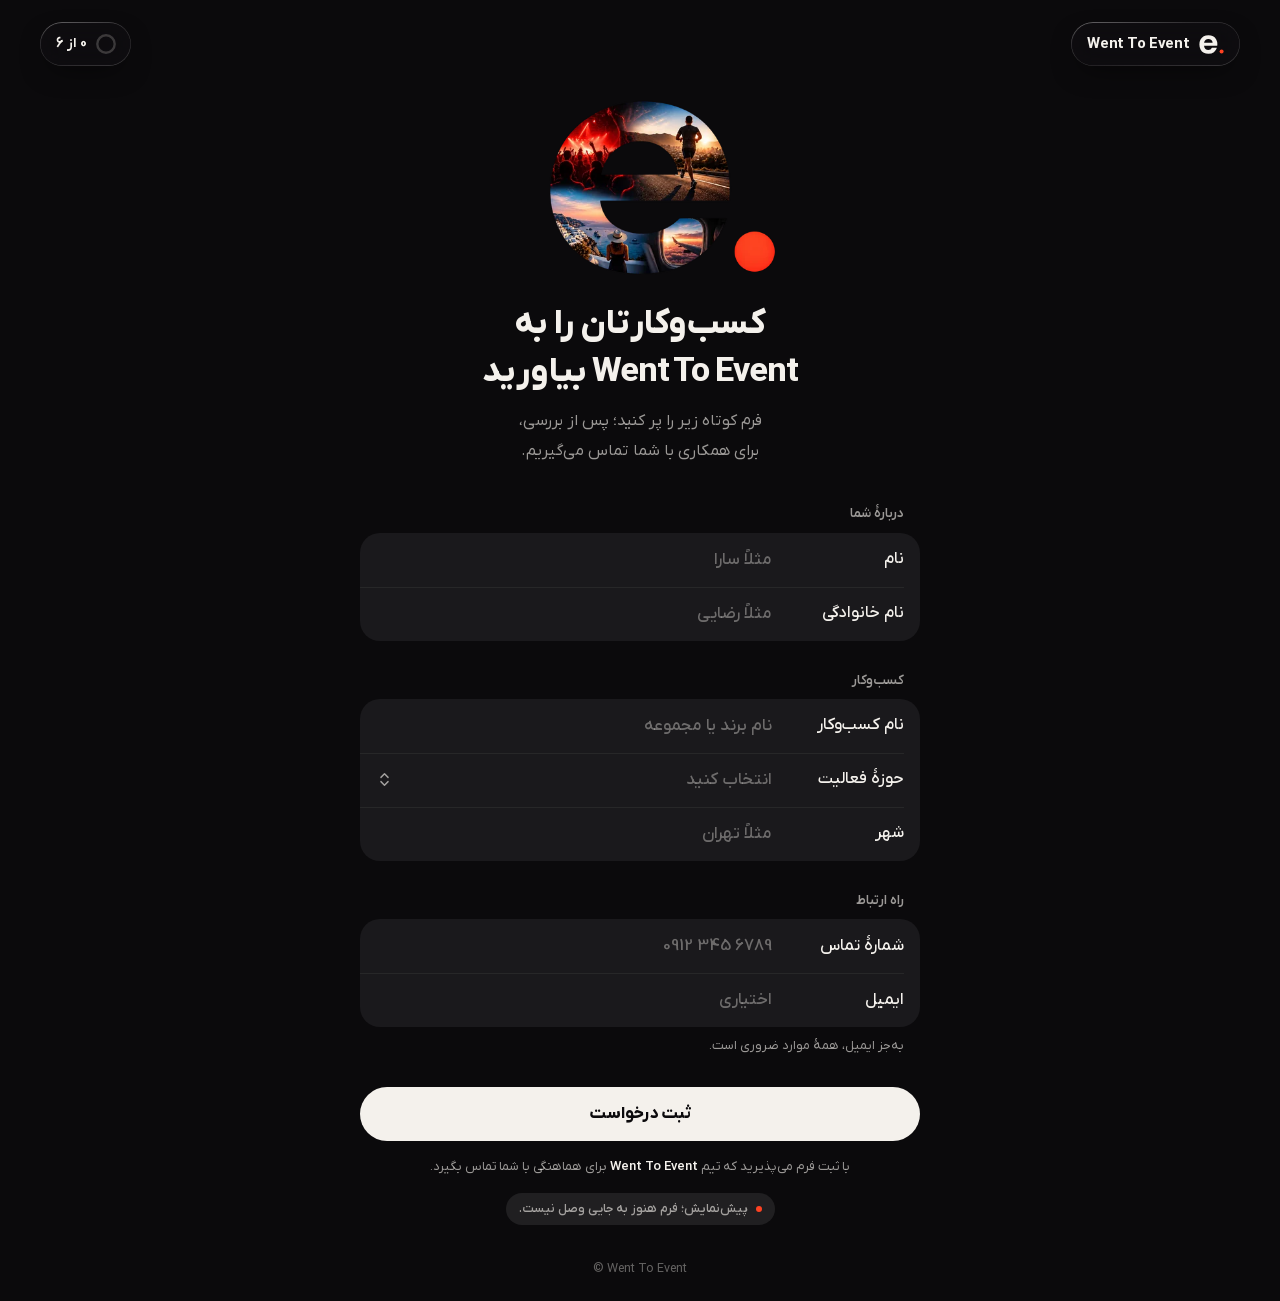
==== commit 2b68ae7c: "v2: black theme, iOS grouped rows, one native niche picker, logo centred on its e - Ink ground, Bone" ====
--- a/index.html
+++ b/index.html
@@ -7,8 +7,8 @@
   <meta name="description" content="کسب‌وکارتان را در Went To Event ثبت کنید. فرم کوتاه را پر کنید تا پس از بررسی، برای همکاری با شما تماس بگیریم.">
   <!-- Preview: off every index until the form is wired to a real destination (js/config.js). -->
   <meta name="robots" content="noindex, nofollow">
-  <meta name="theme-color" content="#F4F1EC">
-  <meta name="color-scheme" content="light">
+  <meta name="theme-color" content="#0B0A0C">
+  <meta name="color-scheme" content="dark">
   <meta name="format-detection" content="telephone=no">
 
   <link rel="icon" href="assets/brand/favicon.svg" type="image/svg+xml">
@@ -21,54 +21,42 @@
   <meta property="og:title" content="کسب‌وکارتان را به Went To Event بیاورید">
   <meta property="og:description" content="ثبت‌نام کسب‌وکارها؛ فرم کوتاه را پر کنید تا برای همکاری با شما تماس بگیریم.">
   <meta property="og:url" content="https://ilyatabrizi.github.io/wte-join/">
-  <meta property="og:image" content="https://ilyatabrizi.github.io/wte-join/assets/og.jpg">
+  <meta property="og:image" content="https://ilyatabrizi.github.io/wte-join/assets/og.jpg?v=2">
   <meta property="og:image:width" content="1200">
   <meta property="og:image:height" content="630">
   <meta property="og:image:alt" content="Went To Event — ثبت‌نام کسب‌وکارها">
   <meta name="twitter:card" content="summary_large_image">
 
   <link rel="preload" href="assets/fonts/iranyekanx-fanum-vf.woff2" as="font" type="font/woff2" crossorigin>
-  <link rel="preload" as="image" href="assets/brand/logo-760.webp" type="image/webp"
-        imagesrcset="assets/brand/logo-520.webp 520w, assets/brand/logo-760.webp 760w, assets/brand/logo-1117.webp 1117w"
-        imagesizes="(min-width: 1080px) min(36vw, 520px), min(86vw, 440px)">
+  <link rel="preload" as="image" href="assets/brand/logo-600.webp" type="image/webp"
+        imagesrcset="assets/brand/logo-420.webp 420w, assets/brand/logo-600.webp 600w, assets/brand/logo-900.webp 900w, assets/brand/logo-1338.webp 1338w"
+        imagesizes="(min-width: 720px) 272px, 227px">
   <script>document.documentElement.className = "js";</script>
-  <link rel="stylesheet" href="css/main.css?v=5">
+  <link rel="stylesheet" href="css/main.css?v=6">
   <script src="js/config.js?v=1" defer></script>
-  <script src="js/main.js?v=5" defer></script>
+  <script src="js/main.js?v=6" defer></script>
 </head>
 <body>
   <a class="skip" href="#join">رفتن به فرم</a>
 
-  <!-- One sprite: Lucide (ISC) on a 24 grid, the set Went To Event's app already uses. -->
+  <!-- Lucide (ISC) on a 24 grid, the set Went To Event's app already uses. -->
   <svg class="sprite" aria-hidden="true" focusable="false">
-    <symbol id="i-note" viewBox="0 0 24 24"><path d="M9 18V5l12-2v13"/><circle cx="6" cy="18" r="3"/><circle cx="18" cy="16" r="3"/></symbol>
-    <symbol id="i-bolt" viewBox="0 0 24 24"><path d="M4 14a1 1 0 0 1-.78-1.63l9.9-10.2a.5.5 0 0 1 .86.46l-1.92 6.02A1 1 0 0 0 13 10h7a1 1 0 0 1 .78 1.63l-9.9 10.2a.5.5 0 0 1-.86-.46l1.92-6.02A1 1 0 0 0 11 14z"/></symbol>
-    <symbol id="i-mountain" viewBox="0 0 24 24"><path d="m8 3 4 8 5-5 5 15H2L8 3z"/></symbol>
-    <symbol id="i-coffee" viewBox="0 0 24 24"><path d="M10 2v2"/><path d="M14 2v2"/><path d="M16 8a1 1 0 0 1 1 1v8a4 4 0 0 1-4 4H7a4 4 0 0 1-4-4V9a1 1 0 0 1 1-1h14a4 4 0 1 1 0 8h-1"/><path d="M6 2v2"/></symbol>
-    <symbol id="i-palette" viewBox="0 0 24 24"><path d="M12 22a1 1 0 0 1 0-20 10 9 0 0 1 10 9 5 5 0 0 1-5 5h-2.25a1.75 1.75 0 0 0-1.4 2.8l.3.4a1.75 1.75 0 0 1-1.4 2.8z"/><circle cx="13.5" cy="6.5" r=".5" fill="currentColor"/><circle cx="17.5" cy="10.5" r=".5" fill="currentColor"/><circle cx="6.5" cy="12.5" r=".5" fill="currentColor"/><circle cx="8.5" cy="7.5" r=".5" fill="currentColor"/></symbol>
-    <symbol id="i-clapper" viewBox="0 0 24 24"><path d="m12.296 3.464 3.02 3.956"/><path d="M20.2 6 3 11l-.9-2.4c-.3-1.1.3-2.2 1.3-2.5l13.5-4c1.1-.3 2.2.3 2.5 1.3z"/><path d="M3 11h18v8a2 2 0 0 1-2 2H5a2 2 0 0 1-2-2z"/><path d="m6.18 5.276 3.1 3.899"/></symbol>
-    <symbol id="i-tools" viewBox="0 0 24 24"><path d="M14.7 6.3a1 1 0 0 0 0 1.4l1.6 1.6a1 1 0 0 0 1.4 0l3.106-3.105c.32-.322.863-.22.983.218a6 6 0 0 1-8.259 7.057l-7.91 7.91a1 1 0 0 1-2.999-3l7.91-7.91a6 6 0 0 1 7.057-8.259c.438.12.54.662.219.984z"/></symbol>
-    <symbol id="i-mic" viewBox="0 0 24 24"><path d="M12 19v3"/><path d="M19 10v2a7 7 0 0 1-14 0v-2"/><rect x="9" y="2" width="6" height="13" rx="3"/></symbol>
-    <symbol id="i-sparkle" viewBox="0 0 24 24"><path d="M11.017 2.814a1 1 0 0 1 1.966 0l1.051 5.558a2 2 0 0 0 1.594 1.594l5.558 1.051a1 1 0 0 1 0 1.966l-5.558 1.051a2 2 0 0 0-1.594 1.594l-1.051 5.558a1 1 0 0 1-1.966 0l-1.051-5.558a2 2 0 0 0-1.594-1.594l-5.558-1.051a1 1 0 0 1 0-1.966l5.558-1.051a2 2 0 0 0 1.594-1.594z"/><path d="M20 2v4"/><path d="M22 4h-4"/><circle cx="4" cy="20" r="2"/></symbol>
-    <symbol id="i-bag" viewBox="0 0 24 24"><path d="M16 10a4 4 0 0 1-8 0"/><path d="M3.103 6.034h17.794"/><path d="M3.4 5.467a2 2 0 0 0-.4 1.2V20a2 2 0 0 0 2 2h14a2 2 0 0 0 2-2V6.667a2 2 0 0 0-.4-1.2l-2-2.667A2 2 0 0 0 17 2H7a2 2 0 0 0-1.6.8z"/></symbol>
-    <symbol id="i-more" viewBox="0 0 24 24"><circle cx="12" cy="12" r="1"/><circle cx="19" cy="12" r="1"/><circle cx="5" cy="12" r="1"/></symbol>
+    <symbol id="i-updown" viewBox="0 0 24 24"><path d="m7 15 5 5 5-5"/><path d="m7 9 5-5 5 5"/></symbol>
     <symbol id="i-check" viewBox="0 0 24 24"><path d="M20 6 9 17l-5-5"/></symbol>
-    <symbol id="i-arrow" viewBox="0 0 24 24"><path d="m12 19-7-7 7-7"/><path d="M19 12H5"/></symbol>
-    <symbol id="i-pin" viewBox="0 0 24 24"><path d="M20 10c0 4.993-5.539 10.193-7.399 11.799a1 1 0 0 1-1.202 0C9.539 20.193 4 14.993 4 10a8 8 0 0 1 16 0"/><circle cx="12" cy="10" r="3"/></symbol>
   </svg>
 
   <!-- Floating chrome, iOS 26: no bar, two capsules. Positioned with flex, never a transform,
-       so the glass inside can still see what passes beneath it. -->
+       so the glass can still see what passes beneath it. -->
   <div class="edge" aria-hidden="true" data-edge></div>
   <header class="bar">
-    <a class="cap cap--brand glass glass--thin" href="#top" aria-label="Went To Event — بالای صفحه">
+    <a class="cap cap--brand glass" href="#top" aria-label="Went To Event — بالای صفحه">
       <svg class="mark" viewBox="211 279 602 466" aria-hidden="true" focusable="false">
         <g transform="matrix(0.79929,0,0,-0.79929,188.694,733.403)"><path fill="currentColor" d="M580 235H175Q180 175 217.0 141.0Q254 107 308 107Q386 107 419 174H570Q546 94 478.0 42.5Q410 -9 311 -9Q231 -9 167.5 26.5Q104 62 68.5 127.0Q33 192 33 277Q33 363 68.0 428.0Q103 493 166.0 528.0Q229 563 311 563Q390 563 452.5 529.0Q515 495 549.5 432.5Q584 370 584 289Q584 259 580 235ZM439 329Q438 383 400.0 415.5Q362 448 307 448Q255 448 219.5 416.5Q184 385 176 329Z"/></g>
         <circle class="mark__dot" cx="759.43" cy="683.90" r="49.50"/>
       </svg>
       <span class="cap__name" dir="ltr">Went To Event</span>
     </a>
-    <button class="cap cap--progress glass glass--thin" type="button" data-progress aria-label="۰ از ۶ مورد ضروری تکمیل شده؛ رفتن به مورد بعدی">
+    <button class="cap cap--progress glass" type="button" data-progress data-empty aria-label="۰ از ۶ مورد ضروری کامل شده؛ رفتن به مورد بعدی">
       <svg class="ring" viewBox="0 0 24 24" aria-hidden="true" focusable="false">
         <circle class="ring__track" cx="12" cy="12" r="9.5"/>
         <circle class="ring__fill" cx="12" cy="12" r="9.5" transform="rotate(-90 12 12)"/>
@@ -78,156 +66,134 @@
     </button>
   </header>
 
-  <div class="page" id="top">
+  <main class="page" id="top">
     <section class="hero" aria-labelledby="title">
-      <img class="hero__logo" src="assets/brand/logo-760.webp"
-           srcset="assets/brand/logo-520.webp 520w, assets/brand/logo-760.webp 760w, assets/brand/logo-1117.webp 1117w"
-           sizes="(min-width: 1080px) min(36vw, 520px), min(86vw, 440px)"
-           width="1117" height="859" alt="Went To Event" fetchpriority="high" decoding="async">
-      <p class="kicker glass glass--thin"><span class="kicker__dot" aria-hidden="true"></span>ثبت‌نام کسب‌وکارها</p>
+      <!-- The canvas is centred on the letter, so the e sits dead centre and the dot hangs right. -->
+      <img class="hero__logo" src="assets/brand/logo-600.webp"
+           srcset="assets/brand/logo-420.webp 420w, assets/brand/logo-600.webp 600w, assets/brand/logo-900.webp 900w, assets/brand/logo-1338.webp 1338w"
+           sizes="(min-width: 720px) 272px, 227px"
+           width="1338" height="859" alt="Went To Event" fetchpriority="high" decoding="async">
       <h1 class="hero__title" id="title">کسب‌وکارتان را به <span class="brand" dir="ltr">Went To Event</span> بیاورید</h1>
       <p class="hero__lede">فرم کوتاه زیر را پر کنید؛ پس از بررسی، برای همکاری با شما تماس می‌گیریم.</p>
     </section>
 
-    <div class="form-col">
-      <div class="sheet-wrap">
-        <!-- The one bright thing behind the glass: the logo's dot, grown. It rides with the
-             reader (sticky) so the sheet always has colour to frost. -->
-        <div class="orb-track" aria-hidden="true"><div class="orb"><i></i></div></div>
-
-        <section class="sheet glass" id="join" aria-labelledby="sheet-title" tabindex="-1">
-          <div class="sheet__form" data-view="form">
-            <header class="sheet__head">
-              <h2 class="sheet__title" id="sheet-title">فرم ثبت‌نام</h2>
-              <p class="sheet__note">همهٔ موارد به‌جز ایمیل ضروری است.</p>
-            </header>
-
-            <form id="form" novalidate autocomplete="on" aria-describedby="form-note">
-              <p class="vh" id="form-note">همهٔ موارد به‌جز ایمیل ضروری است.</p>
-
-              <fieldset class="group">
-                <legend class="group__title">دربارهٔ شما</legend>
-                <div class="pair">
-                  <div class="cell" data-name="first_name">
-                    <div class="field">
-                      <input id="f-first" name="first_name" type="text" autocomplete="given-name" required aria-required="true" maxlength="40" placeholder="مثلاً سارا" enterkeyhint="next" aria-describedby="first_name-msg">
-                      <label for="f-first">نام</label>
-                    </div>
-                    <p class="msg" id="first_name-msg" aria-live="polite"><span></span></p>
-                  </div>
-                  <div class="cell" data-name="last_name">
-                    <div class="field">
-                      <input id="f-last" name="last_name" type="text" autocomplete="family-name" required aria-required="true" maxlength="40" placeholder="مثلاً رضایی" enterkeyhint="next" aria-describedby="last_name-msg">
-                      <label for="f-last">نام خانوادگی</label>
-                    </div>
-                    <p class="msg" id="last_name-msg" aria-live="polite"><span></span></p>
+    <section class="join" id="join" aria-label="فرم ثبت‌نام" tabindex="-1">
+      <div class="join__form" data-view="form">
+        <form id="form" novalidate autocomplete="on">
+
+          <fieldset class="section">
+            <legend class="section__head">دربارهٔ شما</legend>
+            <div class="group">
+              <div class="row" data-name="first_name">
+                <label for="f-first">نام</label>
+                <input id="f-first" name="first_name" type="text" autocomplete="given-name" required aria-required="true" maxlength="40" placeholder="مثلاً سارا" enterkeyhint="next" aria-describedby="first_name-msg">
+                <p class="msg" id="first_name-msg" aria-live="polite"><span></span></p>
+              </div>
+              <div class="row" data-name="last_name">
+                <label for="f-last">نام خانوادگی</label>
+                <input id="f-last" name="last_name" type="text" autocomplete="family-name" required aria-required="true" maxlength="40" placeholder="مثلاً رضایی" enterkeyhint="next" aria-describedby="last_name-msg">
+                <p class="msg" id="last_name-msg" aria-live="polite"><span></span></p>
+              </div>
+            </div>
+          </fieldset>
+
+          <fieldset class="section">
+            <legend class="section__head">کسب‌وکار</legend>
+            <div class="group">
+              <div class="row" data-name="business_name">
+                <label for="f-business">نام کسب‌وکار</label>
+                <input id="f-business" name="business_name" type="text" autocomplete="organization" required aria-required="true" maxlength="80" placeholder="نام برند یا مجموعه" enterkeyhint="next" aria-describedby="business_name-msg">
+                <p class="msg" id="business_name-msg" aria-live="polite"><span></span></p>
+              </div>
+              <!-- A native picker: iOS opens its own wheel, a Mac its own menu. -->
+              <div class="row row--pick" data-name="niche">
+                <label for="f-niche">حوزهٔ فعالیت</label>
+                <div class="pick">
+                  <span class="pick__value is-empty" data-niche-value aria-hidden="true">انتخاب کنید</span>
+                  <svg class="pick__icon" aria-hidden="true"><use href="#i-updown"/></svg>
+                  <select id="f-niche" name="niche" required aria-required="true" aria-describedby="niche-msg">
+                    <option value="" selected disabled hidden>انتخاب کنید</option>
+                    <option value="music">موسیقی و کنسرت</option>
+                    <option value="sport">ورزش و تندرستی</option>
+                    <option value="travel">سفر و طبیعت‌گردی</option>
+                    <option value="food">کافه و رستوران</option>
+                    <option value="art">هنر و نمایشگاه</option>
+                    <option value="stage">تئاتر و سینما</option>
+                    <option value="learning">آموزش و کارگاه</option>
+                    <option value="conference">همایش و سمینار</option>
+                    <option value="leisure">تفریح و سرگرمی</option>
+                    <option value="retail">بازارچه و فروشگاه</option>
+                    <option value="other">سایر</option>
+                  </select>
+                </div>
+                <p class="msg" id="niche-msg" aria-live="polite"><span></span></p>
+              </div>
+              <div class="reveal" data-other hidden>
+                <div class="reveal__in">
+                  <div class="row" data-name="niche_other">
+                    <label for="f-other">کدام حوزه؟</label>
+                    <input id="f-other" name="niche_other" type="text" maxlength="60" placeholder="مثلاً باغ‌تالار" enterkeyhint="next" aria-describedby="niche_other-msg">
+                    <p class="msg" id="niche_other-msg" aria-live="polite"><span></span></p>
                   </div>
                 </div>
-              </fieldset>
-
-              <fieldset class="group">
-                <legend class="group__title">کسب‌وکار</legend>
-                <div class="cell" data-name="business_name">
-                  <div class="field">
-                    <input id="f-business" name="business_name" type="text" autocomplete="organization" required aria-required="true" maxlength="80" placeholder="نام برند یا مجموعه" enterkeyhint="next" aria-describedby="business_name-msg">
-                    <label for="f-business">نام کسب‌وکار</label>
-                  </div>
-                  <p class="msg" id="business_name-msg" aria-live="polite"><span></span></p>
-                </div>
-
-                <fieldset class="cell cell--niche" data-name="niche" aria-describedby="niche-msg">
-                  <legend class="niche__label">حوزهٔ فعالیت <span class="niche__hint">یکی را انتخاب کنید</span></legend>
-                  <div class="chips">
-                    <label class="chip"><input type="radio" name="niche" value="music" required><svg aria-hidden="true"><use href="#i-note"/></svg><span>موسیقی و کنسرت</span></label>
-                    <label class="chip"><input type="radio" name="niche" value="sport"><svg aria-hidden="true"><use href="#i-bolt"/></svg><span>ورزش و تندرستی</span></label>
-                    <label class="chip"><input type="radio" name="niche" value="travel"><svg aria-hidden="true"><use href="#i-mountain"/></svg><span>سفر و طبیعت‌گردی</span></label>
-                    <label class="chip"><input type="radio" name="niche" value="food"><svg aria-hidden="true"><use href="#i-coffee"/></svg><span>کافه و رستوران</span></label>
-                    <label class="chip"><input type="radio" name="niche" value="art"><svg aria-hidden="true"><use href="#i-palette"/></svg><span>هنر و نمایشگاه</span></label>
-                    <label class="chip"><input type="radio" name="niche" value="stage"><svg aria-hidden="true"><use href="#i-clapper"/></svg><span>تئاتر و سینما</span></label>
-                    <label class="chip"><input type="radio" name="niche" value="learning"><svg aria-hidden="true"><use href="#i-tools"/></svg><span>آموزش و کارگاه</span></label>
-                    <label class="chip"><input type="radio" name="niche" value="conference"><svg aria-hidden="true"><use href="#i-mic"/></svg><span>همایش و سمینار</span></label>
-                    <label class="chip"><input type="radio" name="niche" value="leisure"><svg aria-hidden="true"><use href="#i-sparkle"/></svg><span>تفریح و سرگرمی</span></label>
-                    <label class="chip"><input type="radio" name="niche" value="retail"><svg aria-hidden="true"><use href="#i-bag"/></svg><span>بازارچه و فروشگاه</span></label>
-                    <label class="chip"><input type="radio" name="niche" value="other"><svg aria-hidden="true"><use href="#i-more"/></svg><span>سایر</span></label>
-                  </div>
-                  <p class="msg" id="niche-msg" aria-live="polite"><span></span></p>
-                  <div class="reveal" data-other hidden>
-                    <div class="reveal__in">
-                      <div class="cell" data-name="niche_other">
-                        <div class="field">
-                          <input id="f-other" name="niche_other" type="text" maxlength="60" placeholder="مثلاً باغ‌تالار یا استودیوی عکاسی" enterkeyhint="next" aria-describedby="niche_other-msg">
-                          <label for="f-other">حوزهٔ فعالیت شما</label>
-                        </div>
-                        <p class="msg" id="niche_other-msg" aria-live="polite"><span></span></p>
-                      </div>
-                    </div>
-                  </div>
-                </fieldset>
-
-                <div class="cell" data-name="city">
-                  <div class="field">
-                    <input id="f-city" name="city" type="text" autocomplete="address-level2" required aria-required="true" maxlength="40" placeholder="مثلاً تهران" enterkeyhint="next" aria-describedby="city-msg" aria-controls="city-suggest">
-                    <label for="f-city">شهر</label>
-                  </div>
-                  <div class="suggest" id="city-suggest" role="group" aria-label="پیشنهاد شهر" hidden></div>
-                  <p class="msg" id="city-msg" aria-live="polite"><span></span></p>
-                </div>
-              </fieldset>
-
-              <fieldset class="group">
-                <legend class="group__title">راه ارتباط</legend>
-                <div class="cell" data-name="phone">
-                  <div class="field">
-                    <input id="f-phone" name="phone" type="tel" inputmode="tel" autocomplete="tel" dir="ltr" required aria-required="true" maxlength="20" placeholder="0912 345 6789" enterkeyhint="next" aria-describedby="phone-msg">
-                    <label for="f-phone">شمارهٔ تماس</label>
-                  </div>
-                  <p class="msg" id="phone-msg" aria-live="polite"><span></span></p>
-                </div>
-                <div class="cell" data-name="email">
-                  <div class="field field--lat">
-                    <input id="f-email" name="email" type="email" inputmode="email" autocomplete="email" dir="ltr" maxlength="120" placeholder="name@example.com" autocapitalize="off" spellcheck="false" enterkeyhint="send" aria-describedby="email-msg email-hint">
-                    <label for="f-email">ایمیل <span class="opt">اختیاری</span></label>
-                  </div>
-                  <p class="hint" id="email-hint" hidden></p>
-                  <p class="msg" id="email-msg" aria-live="polite"><span></span></p>
-                </div>
-              </fieldset>
-
-              <!-- Honeypot: invisible to people, irresistible to form-filling bots. -->
-              <div class="hp" aria-hidden="true">
-                <label for="f-website">وب‌سایت</label>
-                <input id="f-website" name="website" type="text" tabindex="-1" autocomplete="off">
-              </div>
-
-              <div class="submit">
-                <p class="alert" data-alert role="alert" hidden></p>
-                <button class="btn" type="submit" data-submit>
-                  <span class="btn__label" data-submit-label>ثبت درخواست</span>
-                  <svg class="btn__icon" aria-hidden="true"><use href="#i-arrow"/></svg>
-                  <span class="btn__spin" aria-hidden="true"></span>
-                </button>
-                <p class="fine">با ثبت فرم می‌پذیرید که تیم <span class="brand" dir="ltr">Went To Event</span> برای هماهنگی با شما تماس بگیرد.</p>
-                <p class="preview-flag" data-preview-flag hidden><span class="preview-flag__dot" aria-hidden="true"></span>پیش‌نمایش؛ فرم هنوز به جایی وصل نیست.</p>
-              </div>
-            </form>
+              </div>
+              <div class="row" data-name="city">
+                <label for="f-city">شهر</label>
+                <input id="f-city" name="city" type="text" autocomplete="address-level2" required aria-required="true" maxlength="40" placeholder="مثلاً تهران" enterkeyhint="next" aria-describedby="city-msg" aria-controls="city-suggest">
+                <p class="msg" id="city-msg" aria-live="polite"><span></span></p>
+              </div>
+            </div>
+            <div class="suggest" id="city-suggest" role="group" aria-label="پیشنهاد شهر" hidden></div>
+          </fieldset>
+
+          <fieldset class="section">
+            <legend class="section__head">راه ارتباط</legend>
+            <div class="group">
+              <div class="row" data-name="phone">
+                <label for="f-phone">شمارهٔ تماس</label>
+                <input id="f-phone" name="phone" type="tel" inputmode="tel" autocomplete="tel" dir="ltr" required aria-required="true" maxlength="20" placeholder="0912 345 6789" enterkeyhint="next" aria-describedby="phone-msg">
+                <p class="msg" id="phone-msg" aria-live="polite"><span></span></p>
+              </div>
+              <div class="row row--lat" data-name="email">
+                <label for="f-email">ایمیل<span class="vh"> (اختیاری)</span></label>
+                <input id="f-email" name="email" type="email" inputmode="email" autocomplete="email" dir="ltr" maxlength="120" placeholder="اختیاری" autocapitalize="off" spellcheck="false" enterkeyhint="send" aria-describedby="email-msg email-hint">
+                <p class="msg" id="email-msg" aria-live="polite"><span></span></p>
+              </div>
+            </div>
+            <p class="section__foot">به‌جز ایمیل، همهٔ موارد ضروری است.</p>
+            <p class="hint" id="email-hint" hidden></p>
+          </fieldset>
+
+          <!-- Honeypot: invisible to people, irresistible to form-filling bots. -->
+          <div class="hp" aria-hidden="true">
+            <label for="f-website">وب‌سایت</label>
+            <input id="f-website" name="website" type="text" tabindex="-1" autocomplete="off">
           </div>
 
-          <div class="done" data-view="done" hidden>
-            <div class="done__mark" aria-hidden="true"><svg><use href="#i-check"/></svg></div>
-            <h2 class="done__title" id="done-title" tabindex="-1">درخواستتان ثبت شد</h2>
-            <p class="done__text" data-done-text></p>
-            <dl class="summary" data-summary></dl>
-            <p class="preview-flag preview-flag--done" data-done-demo hidden><span class="preview-flag__dot" aria-hidden="true"></span>پیش‌نمایش؛ این اطلاعات به جایی ارسال نشد.</p>
-            <button class="btn btn--ghost" type="button" data-again>ثبت کسب‌وکار دیگر</button>
+          <div class="submit">
+            <p class="alert" data-alert role="alert" hidden></p>
+            <button class="btn" type="submit" data-submit>
+              <span class="btn__label" data-submit-label>ثبت درخواست</span>
+              <span class="btn__spin" aria-hidden="true"></span>
+            </button>
+            <p class="fine">با ثبت فرم می‌پذیرید که تیم <span class="brand" dir="ltr">Went To Event</span> برای هماهنگی با شما تماس بگیرد.</p>
+            <p class="preview-flag" data-preview-flag hidden><span class="preview-flag__dot" aria-hidden="true"></span>پیش‌نمایش؛ فرم هنوز به جایی وصل نیست.</p>
           </div>
-        </section>
+        </form>
       </div>
 
-      <footer class="foot">
-        <span class="brand" dir="ltr">© Went To Event</span>
-      </footer>
-    </div>
-  </div>
+      <div class="done" data-view="done" hidden>
+        <div class="done__mark" aria-hidden="true"><svg><use href="#i-check"/></svg></div>
+        <h2 class="done__title" id="done-title" tabindex="-1">درخواستتان ثبت شد</h2>
+        <p class="done__text" data-done-text></p>
+        <dl class="group summary" data-summary></dl>
+        <p class="preview-flag" data-done-demo hidden><span class="preview-flag__dot" aria-hidden="true"></span>پیش‌نمایش؛ این اطلاعات به جایی ارسال نشد.</p>
+        <button class="btn btn--gray" type="button" data-again>ثبت کسب‌وکار دیگر</button>
+      </div>
+    </section>
+
+    <footer class="foot"><span class="brand" dir="ltr">© Went To Event</span></footer>
+  </main>
 
   <div class="vh" aria-live="assertive" data-announce></div>
 </body>
--- a/css/main.css
+++ b/css/main.css
@@ -1,6 +1,7 @@
 /* Went To Event — business sign-up.
-   Bone ground, Ink type, and the orange of the logo's dot, sampled from the logo itself.
-   Glass is chrome and the sheet; everything inside the sheet is paint, never a second glass. */
+   Dark, and built the way iOS builds a form: grouped rows on a black ground, labels on the
+   leading edge, one native picker, glass only for the chrome that floats over the page.
+   Ink ground, Bone words, and the orange of the logo's dot for state and nothing else. */
 
 @font-face {
   font-family: "YekanX";
@@ -16,55 +17,50 @@
 }
 
 :root {
-  color-scheme: light;
-  --bone: #F4F1EC;
-  --ink: #0B0A0C;
-  --orange: #FE4222;                         /* the dot, centre pixel */
-  --orange-deep: #EE3314;                    /* the dot, rim */
-  --orange-lit: #FF6A4A;                     /* the dot, highlight */
-
-  --ink-2: rgba(11, 10, 12, .72);            /* secondary copy on glass */
-  --ink-3: rgba(11, 10, 12, .6);             /* resting labels, hints */
-  --ink-4: rgba(11, 10, 12, .44);            /* placeholders */
-  --line: rgba(11, 10, 12, .1);
-  --fill: rgba(255, 255, 255, .64);          /* a field lifted off the sheet */
-  --fill-2: rgba(255, 255, 255, .84);
-  --fill-focus: rgba(255, 255, 255, .96);
+  color-scheme: dark;
+  --ink: #0B0A0C;                            /* the ground */
+  --bone: #F4F1EC;                           /* the words, and the one button */
+  --orange: #FE4222;                         /* the dot, centre pixel: state only */
+  --orange-deep: #EE3314;
+  --orange-lit: #FF6A4A;
+
+  --row: #1A191C;                            /* a grouped row, lifted off the ground */
+  --row-on: #242327;                         /* the row being edited */
+  --sep: rgba(244, 241, 236, .12);
+  --text-2: rgba(244, 241, 236, .62);        /* secondary label */
+  --text-3: rgba(244, 241, 236, .38);        /* placeholder */
+  --fill: rgba(244, 241, 236, .09);          /* grey pills */
+  --fill-2: rgba(244, 241, 236, .13);
 
   --font: "YekanX", -apple-system, BlinkMacSystemFont, "Segoe UI", Tahoma, sans-serif;
   --font-lat: "YekanX Latin", "YekanX", -apple-system, BlinkMacSystemFont, "Segoe UI", sans-serif;
 
-  /* ── Glass: light material, one recipe in two thicknesses ─────────────────
-     Small blur and a big saturation lift so the colour behind stays alive; a white
-     wash on top, and brightness() inside the filter to lift what sits under dark
-     photography before the wash is laid on it. */
-  --glass-wash: linear-gradient(160deg, rgba(255, 255, 255, .6), rgba(255, 255, 255, .36) 46%, rgba(255, 255, 255, .5));
-  --glass-filter: blur(20px) saturate(150%) brightness(1.05);
-  --glass-shadow: 0 30px 70px -28px rgba(11, 10, 12, .3), 0 10px 26px -14px rgba(11, 10, 12, .16);
-  --glass-spec: linear-gradient(150deg, rgba(255, 255, 255, .95), rgba(255, 255, 255, .25) 22%, rgba(255, 255, 255, 0) 50%, rgba(255, 255, 255, .2) 80%, rgba(255, 255, 255, .7));
+  /* Dark glass, after the house recipe: small blur, a big saturation lift, and brightness()
+     inside the filter so a thin tint still holds Bone type over the brightest photograph. */
+  --glass-tint: rgba(22, 21, 24, .46);
+  --glass-filter: blur(12px) saturate(185%) brightness(.56);
 
   --gutter: 16px;
   --top: calc(env(safe-area-inset-top, 0px) + 10px);
   --bar-h: 44px;
-  --sheet-w: 580px;
-  --orb: 132px;
-  --orb-x: 22px;                             /* the orb's centre, from the sheet's left edge */
-  --orb-y: 24px;                             /* …and from its top */
+  --col: 560px;
+  --label-w: 108px;
+  --logo-w: 227px;                           /* the whole canvas; the e itself is 66% of it */
   --ease: cubic-bezier(.22, 1, .36, 1);
   --spring: cubic-bezier(.34, 1.4, .64, 1);
 }
-@media (min-width: 720px) { :root { --gutter: 28px; --top: 18px; --orb: 220px; --orb-x: -6px; --orb-y: 122px; } }
-@media (min-width: 1080px) { :root { --gutter: 40px; --top: 22px; --orb: 244px; } }
+@media (min-width: 720px) { :root { --gutter: 28px; --top: 18px; --label-w: 122px; --logo-w: 272px; } }
+@media (min-width: 1080px) { :root { --gutter: 40px; --top: 22px; } }
 
 *, *::before, *::after { box-sizing: border-box; }
 html {
-  background: var(--bone);
+  background: var(--ink);
   -webkit-text-size-adjust: 100%; text-size-adjust: 100%;
   scroll-padding-top: calc(var(--top) + var(--bar-h) + 20px);
 }
 @media (prefers-reduced-motion: no-preference) { html { scroll-behavior: smooth; } }
 body {
-  margin: 0; min-height: 100vh; background: var(--bone); color: var(--ink);
+  margin: 0; min-height: 100vh; background: var(--ink); color: var(--bone);
   font: 400 17px/1.75 var(--font);
   font-variation-settings: "dots" 4;         /* round Persian dots, after the round dot in the mark */
   -webkit-font-smoothing: antialiased; -moz-osx-font-smoothing: grayscale;
@@ -73,9 +69,9 @@
 [hidden] { display: none !important; }
 h1, h2, p, dl, dd, fieldset, legend { margin: 0; padding: 0; }
 fieldset { border: 0; min-width: 0; }
-button, input { font: inherit; color: inherit; }
+button, input, select { font: inherit; color: inherit; }
 a { color: inherit; }
-::selection { background: rgba(254, 66, 34, .2); }
+::selection { background: rgba(254, 66, 34, .38); }
 :focus-visible { outline: 2px solid var(--orange); outline-offset: 3px; }
 .brand { font-family: var(--font-lat); unicode-bidi: isolate; }
 
@@ -84,39 +80,32 @@
 .hp { position: absolute; left: -9999px; top: auto; width: 1px; height: 1px; overflow: hidden; }
 .skip {
   position: fixed; z-index: 80; top: var(--top); right: var(--gutter);
-  padding: 10px 18px; border-radius: 999px; background: var(--ink); color: var(--bone);
+  padding: 10px 18px; border-radius: 999px; background: var(--bone); color: var(--ink);
   font-weight: 700; font-size: 15px; text-decoration: none; translate: 0 -200%;
 }
 .skip:focus { translate: 0 0; }
 
-/* ── Glass ─────────────────────────────────────────────────────────────── */
+/* ── Glass: the floating chrome, and only that ─────────────────────────── */
 .glass {
   position: relative;
-  background: var(--glass-wash);
+  background: var(--glass-tint);
   -webkit-backdrop-filter: var(--glass-filter);
   backdrop-filter: var(--glass-filter);
-  box-shadow: inset 0 0 0 1px rgba(255, 255, 255, .42), 0 0 0 .5px rgba(11, 10, 12, .07), var(--glass-shadow);
-}
-.glass--thin {
-  --glass-wash: linear-gradient(160deg, rgba(255, 255, 255, .7), rgba(255, 255, 255, .5));
-  --glass-filter: blur(12px) saturate(190%) brightness(1.1);
-  --glass-shadow: 0 8px 24px -10px rgba(11, 10, 12, .24);
-}
-/* The specular rim: bright along the upper edge, a whisper along the lower, drawn in the
-   1px padding of a masked overlay so it never becomes a glossy fill. */
+  box-shadow: inset 0 0 0 .5px rgba(255, 255, 255, .16), 0 10px 28px -10px rgba(0, 0, 0, .6);
+}
+/* The specular rim: light along the upper edge, a whisper along the lower. */
 @supports ((-webkit-mask-composite: xor) or (mask-composite: exclude)) {
   .glass::before {
-    content: ""; position: absolute; inset: 0; z-index: 3; border-radius: inherit; padding: 1px; pointer-events: none;
-    background: var(--glass-spec);
+    content: ""; position: absolute; inset: 0; z-index: 2; border-radius: inherit; padding: 1px; pointer-events: none;
+    background: linear-gradient(170deg, rgba(255, 255, 255, .32), rgba(255, 255, 255, .06) 30%, rgba(255, 255, 255, 0) 60%, rgba(255, 255, 255, .1));
     -webkit-mask: linear-gradient(#000 0 0) content-box, linear-gradient(#000 0 0); -webkit-mask-composite: xor;
     mask: linear-gradient(#000 0 0) content-box, linear-gradient(#000 0 0); mask-composite: exclude;
   }
 }
 @supports not ((backdrop-filter: blur(1px)) or (-webkit-backdrop-filter: blur(1px))) {
-  .glass { background: rgba(252, 251, 249, .95); }
-}
-
-/* ── Floating chrome ───────────────────────────────────────────────────── */
+  .glass { background: rgba(26, 25, 28, .95); }
+}
+
 .bar {
   position: fixed; z-index: 50; inset: 0 0 auto;
   display: flex; justify-content: space-between; align-items: center;
@@ -127,302 +116,206 @@
 .cap {
   height: var(--bar-h); display: inline-flex; align-items: center; gap: 9px;
   padding: 0 16px; border: 0; border-radius: 999px;
-  color: var(--ink); text-decoration: none; font-weight: 700; font-size: 15px; line-height: 1;
+  color: var(--bone); text-decoration: none; font-weight: 700; font-size: 15px; line-height: 1;
   cursor: pointer; -webkit-tap-highlight-color: transparent;
   transition: scale .3s var(--spring);
 }
 .cap:active { scale: .95; }
-.mark { width: 25px; height: 19px; color: var(--ink); flex: none; }
+.mark { width: 25px; height: 19px; color: var(--bone); flex: none; }
 .mark__dot { fill: var(--orange); }
-.cap__name { font-family: var(--font-lat); font-weight: 750; letter-spacing: -.01em; font-size: 15px; }
+.cap__name { font-family: var(--font-lat); font-weight: 750; letter-spacing: -.01em; }
 .cap--progress { padding: 0 14px 0 16px; gap: 8px; font-size: 14px; font-weight: 650; }
 .cap__text { white-space: nowrap; }
 .ring { width: 22px; height: 22px; flex: none; }
 .ring circle { fill: none; stroke-width: 2.6; }
-.ring__track { stroke: rgba(11, 10, 12, .12); }
-.ring__fill {
-  stroke: var(--orange); stroke-linecap: round; stroke-dasharray: 59.7; stroke-dashoffset: 59.7;
-  transition: stroke-dashoffset .6s var(--ease), stroke .3s;
-}
-.ring__check { fill: none; stroke: var(--bone); stroke-width: 2.4; stroke-linecap: round; stroke-linejoin: round; stroke-dasharray: 13; stroke-dashoffset: 13; transition: stroke-dashoffset .35s var(--ease) .15s; }
+.ring__track { stroke: rgba(244, 241, 236, .2); }
+.ring__fill { stroke: var(--orange); stroke-linecap: round; stroke-dasharray: 59.7; stroke-dashoffset: 59.7; transition: stroke-dashoffset .6s var(--ease), stroke .3s; }
+.ring__check { fill: none; stroke: var(--ink); stroke-width: 2.4; stroke-linecap: round; stroke-linejoin: round; stroke-dasharray: 13; stroke-dashoffset: 13; transition: stroke-dashoffset .35s var(--ease) .15s; }
 .cap--progress[data-empty] .ring__fill { opacity: 0; }
-.cap--progress[data-complete] .ring__track { stroke: var(--ink); fill: var(--ink); }
-.cap--progress[data-complete] .ring__fill { stroke: var(--ink); }
+.cap--progress[data-complete] .ring__track { stroke: var(--bone); fill: var(--bone); }
+.cap--progress[data-complete] .ring__fill { stroke: var(--bone); }
 .cap--progress[data-complete] .ring__check { stroke-dashoffset: 0; }
 
-/* The scroll edge: what passes beneath the capsules softens into the ground, as iOS 26 does. */
+/* The scroll edge: what passes beneath the capsules sinks into the ground, as iOS 26 does. */
 .edge {
   position: fixed; z-index: 40; inset: 0 0 auto; height: calc(var(--top) + var(--bar-h) + 28px);
   pointer-events: none; opacity: 0; transition: opacity .3s linear;
-  background: linear-gradient(rgba(244, 241, 236, .94), rgba(244, 241, 236, .7) 50%, rgba(244, 241, 236, 0));
+  background: linear-gradient(rgba(11, 10, 12, .9), rgba(11, 10, 12, .62) 50%, rgba(11, 10, 12, 0));
   -webkit-backdrop-filter: blur(8px); backdrop-filter: blur(8px);
   -webkit-mask-image: linear-gradient(#000 50%, transparent); mask-image: linear-gradient(#000 50%, transparent);
 }
 .edge[data-on] { opacity: 1; }
 
-/* ── Page ──────────────────────────────────────────────────────────────── */
+/* ── Hero ──────────────────────────────────────────────────────────────── */
 .page { position: relative; overflow-x: clip; }
 .hero {
-  position: relative; z-index: 1;
   display: flex; flex-direction: column; align-items: center; text-align: center;
-  padding: calc(var(--top) + var(--bar-h) + 26px) var(--gutter) 50px;
-}
-.hero__logo {
-  display: block; width: min(86vw, 440px); width: min(86vw, 440px, 44svh * 1.3); height: auto; aspect-ratio: 1117 / 859;
-  user-select: none; -webkit-user-drag: none;
-}
-.kicker {
-  margin-top: 26px; display: inline-flex; align-items: center; gap: 9px;
-  height: 36px; padding: 0 16px; border-radius: 999px;
-  font-size: 14px; font-weight: 650; line-height: 1;
-}
-.kicker__dot { position: relative; width: 8px; height: 8px; border-radius: 50%; background: var(--orange); flex: none; }
-.kicker__dot::after { content: ""; position: absolute; inset: 0; border-radius: 50%; background: var(--orange); opacity: 0; }
+  padding: calc(var(--top) + var(--bar-h) + 34px) var(--gutter) 38px;
+}
+/* The canvas is centred on the e (scripts/build_logo.py), so centring the image centres the letter. */
+.hero__logo { display: block; width: var(--logo-w); height: auto; aspect-ratio: 1338 / 859; user-select: none; -webkit-user-drag: none; }
 .hero__title {
-  margin-top: 16px; max-width: 13em;
-  font-size: clamp(29px, 7.6vw, 46px); font-weight: 850; line-height: 1.32; letter-spacing: 0;
+  margin-top: 26px; max-width: 13em;
+  font-size: clamp(25px, 6.9vw, 34px); font-weight: 800; line-height: 1.42; letter-spacing: 0;
   text-wrap: balance;
 }
 .hero__title .brand { font-weight: 800; letter-spacing: -.025em; white-space: nowrap; }
-.hero__lede { margin-top: 12px; max-width: 25em; font-size: 17px; line-height: 1.85; color: var(--ink-2); text-wrap: balance; }
-
-/* ── The orb behind the sheet ──────────────────────────────────────────── */
-.form-col { position: relative; z-index: 1; padding-bottom: 28px; }
-.sheet-wrap { position: relative; }
-.orb-track { position: absolute; inset: 0; z-index: 0; pointer-events: none; -webkit-clip-path: inset(-60vh 0 -60vh 0); clip-path: inset(-60vh 0 -60vh 0); }
-.orb { position: absolute; top: 0; left: calc(50% - min(50% - var(--gutter), var(--sheet-w) / 2)); }
-.orb i {
-  position: absolute; top: calc(var(--orb) * -.5 + var(--orb-y)); left: calc(var(--orb) * -.5 + var(--orb-x));
-  width: var(--orb); height: var(--orb); border-radius: 50%;
-  background: radial-gradient(circle at 36% 32%, var(--orange-lit) 0%, var(--orange) 46%, var(--orange-deep) 100%);
-}
-
-/* ── The sheet ─────────────────────────────────────────────────────────── */
-.sheet {
-  z-index: 1; width: min(100% - var(--gutter) * 2, var(--sheet-w)); margin-inline: auto;
-  border-radius: 34px; padding: 26px 18px 22px;
-  outline: none;
-}
-@media (min-width: 420px) { .sheet { padding: 30px 24px 24px; } }
-@media (min-width: 720px) { .sheet { padding: 36px 34px 30px; border-radius: 38px; } }
-
-.sheet__head { padding: 0 4px 6px; }
-.sheet__title { font-size: 23px; font-weight: 850; line-height: 1.4; }
-.sheet__note { margin-top: 2px; font-size: 14.5px; color: var(--ink-2); }
-
-.group { margin-top: 22px; }
-.group__title { display: block; width: 100%; padding: 0 4px 10px; font-size: 13.5px; font-weight: 750; color: var(--ink-2); }
-.pair { display: grid; grid-template-columns: 1fr 1fr; gap: 10px; }
-@media (max-width: 479.98px) { .pair { grid-template-columns: 1fr; } }
-.cell + .cell, .pair + .cell, .cell + .cell--niche, .cell--niche + .cell { margin-top: 10px; }
-
-/* A field: Apple's floating label, set in glass. */
-.field {
-  position: relative; height: 62px; border-radius: 18px;
-  background: var(--fill);
-  box-shadow: inset 0 0 0 1px var(--line), 0 1px 2px rgba(11, 10, 12, .04);
-  transition: background .2s ease, box-shadow .2s ease;
-}
-.field input {
-  position: absolute; inset: 0; width: 100%; height: 100%; margin: 0;
-  padding: 25px 16px 7px; border: 0; border-radius: inherit; background: transparent; outline: none;
-  font: 560 17px/1.3 var(--font); font-variation-settings: "dots" 4; color: var(--ink);
+.hero__lede { margin-top: 10px; max-width: 24em; font-size: 16px; line-height: 1.85; color: var(--text-2); text-wrap: balance; }
+
+/* ── The form: iOS inset-grouped rows ──────────────────────────────────── */
+.join { width: min(100% - var(--gutter) * 2, var(--col)); margin-inline: auto; outline: none; }
+.section + .section { margin-top: 30px; }
+.section__head {
+  float: right; width: 100%;
+  padding: 0 16px 8px; font-size: 13.5px; font-weight: 600; line-height: 1.5; color: var(--text-2);
+}
+.section__head + * { clear: both; }
+.section__foot { padding: 8px 16px 0; font-size: 13px; line-height: 1.7; color: var(--text-2); }
+
+.group { position: relative; overflow: hidden; border-radius: 20px; background: var(--row); }
+.row {
+  position: relative;
+  display: grid; grid-template-columns: var(--label-w) minmax(0, 1fr); align-items: center; column-gap: 10px;
+  min-height: 54px; padding: 0 16px;
+  transition: background-color .2s ease;
+}
+/* Hairlines inset from the leading edge; none above the first row. */
+.row::before {
+  content: ""; position: absolute; top: 0; inset-inline-start: 16px; inset-inline-end: 0; height: 1px;
+  background: var(--sep); transform: scaleY(.5); transform-origin: top;
+}
+.group > .row:first-child::before, .summary > div:first-child::before { display: none; }
+.row > label { grid-column: 1; font-size: 16.5px; font-weight: 500; line-height: 1.4; color: var(--bone); transition: color .2s ease; }
+.row > input {
+  grid-column: 2; width: 100%; height: 54px; margin: 0; padding: 0;
+  border: 0; border-radius: 0; background: transparent; outline: none;
+  font: 500 17px/1.3 var(--font); font-variation-settings: "dots" 4; color: var(--bone);
   text-align: right; caret-color: var(--orange);
   -webkit-appearance: none; appearance: none;
 }
-.field--lat input { font-family: var(--font-lat); }
-.field input::placeholder { color: var(--ink-4); opacity: 0; transition: opacity .2s ease; }
-.field input:focus::placeholder { opacity: 1; }
-.field label {
-  position: absolute; top: 50%; inset-inline-start: 16px; inset-inline-end: 16px;
-  translate: 0 -50%; transform-origin: right center;
-  font-size: 16.5px; font-weight: 500; line-height: 1.2; color: var(--ink-3);
-  white-space: nowrap; overflow: hidden; text-overflow: ellipsis;
-  pointer-events: none;
-  transition: translate .24s var(--ease), scale .24s var(--ease), color .2s ease;
-}
-.field:focus-within label,
-.field input:not(:placeholder-shown) + label,
-.field input:-webkit-autofill + label { translate: 0 -118%; scale: .76; color: var(--ink-2); }
-.field:focus-within {
-  background: var(--fill-focus);
-  box-shadow: inset 0 0 0 1.5px var(--ink), 0 0 0 4px rgba(11, 10, 12, .07);
-}
-.field input:-webkit-autofill,
-.field input:-webkit-autofill:hover,
-.field input:-webkit-autofill:focus {
-  -webkit-text-fill-color: var(--ink);
-  -webkit-box-shadow: 0 0 0 100px #FFFDFB inset;
+.row--lat > input { font-family: var(--font-lat); }
+.row > input::placeholder { color: var(--text-3); opacity: 1; }
+.row:focus-within { background: var(--row-on); }
+.row > input:-webkit-autofill,
+.row > input:-webkit-autofill:hover,
+.row > input:-webkit-autofill:focus {
+  -webkit-text-fill-color: var(--bone);
+  -webkit-box-shadow: 0 0 0 100px var(--row-on) inset;
   transition: background-color 9999s;
 }
-.opt {
-  display: inline-block; margin-inline-start: 6px; padding: 1px 8px 2px; border-radius: 999px;
-  background: rgba(11, 10, 12, .07); color: var(--ink-2); font-size: 12.5px; font-weight: 650; vertical-align: 1px;
-}
-
-/* Validation: the field takes an orange rim; the message carries the logo's dot. */
-.cell.is-invalid > .field {
-  background: rgba(255, 246, 243, .9);
-  box-shadow: inset 0 0 0 1.5px var(--orange), 0 0 0 4px rgba(254, 66, 34, .1);
-}
-.msg { display: grid; grid-template-rows: 0fr; transition: grid-template-rows .26s var(--ease); }
-.msg > span { min-height: 0; overflow: hidden; display: flex; align-items: baseline; gap: 8px; padding: 0 6px; font-size: 14px; font-weight: 550; line-height: 1.6; color: var(--ink); }
-.msg > span::before { content: ""; flex: none; width: 7px; height: 7px; border-radius: 50%; background: var(--orange); translate: 0 -1px; }
-.cell.is-invalid > .msg, .cell--niche.is-invalid > .msg { grid-template-rows: 1fr; }
-.cell.is-invalid > .msg > span, .cell--niche.is-invalid > .msg > span { padding-top: 7px; }
-.hint { padding: 8px 6px 0; font-size: 14px; color: var(--ink-2); }
-.hint button {
-  margin-inline-start: 4px; padding: 3px 10px; border: 0; border-radius: 999px; cursor: pointer;
-  background: var(--ink); color: var(--bone); font-size: 13px; font-weight: 650;
-}
-.hint .brand { font-weight: 650; color: var(--ink); }
-
+
+/* The picker: the native select lies over the whole row, invisible, so a tap anywhere on the
+   row opens iOS's own wheel (or the Mac's own menu); what shows is a value and a chevron. */
+.row--pick { cursor: pointer; }
+.pick { grid-column: 2; display: flex; align-items: center; justify-content: space-between; gap: 10px; min-height: 54px; }
+.pick__value { font-size: 17px; font-weight: 500; line-height: 1.3; color: var(--bone); white-space: nowrap; overflow: hidden; text-overflow: ellipsis; }
+.pick__value.is-empty { color: var(--text-3); }
+.pick__icon { width: 17px; height: 17px; flex: none; fill: none; stroke: var(--text-2); stroke-width: 2; stroke-linecap: round; stroke-linejoin: round; }
+.row--pick select {
+  position: absolute; inset: 0; z-index: 2; width: 100%; height: 100%; margin: 0; padding: 0 16px;
+  opacity: 0; cursor: pointer; border: 0; font-size: 17px;           /* ≥16px: iOS does not zoom */
+  -webkit-appearance: none; appearance: none;
+}
+.row--pick:has(select:focus-visible) { box-shadow: inset 0 0 0 2px var(--orange); }
+
+/* Validation: the label takes the orange, the message carries the logo's dot. */
+.row.is-invalid > label { color: var(--orange); }
+.msg { grid-column: 1 / -1; display: grid; grid-template-rows: 0fr; transition: grid-template-rows .26s var(--ease); }
+.msg > span { min-height: 0; overflow: hidden; display: flex; align-items: baseline; gap: 8px; font-size: 14px; font-weight: 500; line-height: 1.6; color: var(--text-2); }
+.msg > span::before { content: ""; flex: none; width: 6px; height: 6px; border-radius: 50%; background: var(--orange); translate: 0 -1px; }
+.row.is-invalid > .msg { grid-template-rows: 1fr; }
+.row.is-invalid > .msg > span { padding-bottom: 13px; }
 @media (prefers-reduced-motion: no-preference) {
-  .cell.shake > .field, .cell--niche.shake > .chips { animation: shake .42s var(--ease); }
-}
-@keyframes shake {
-  20% { translate: 7px 0; } 40% { translate: -6px 0; } 60% { translate: 4px 0; } 80% { translate: -2px 0; }
-}
-
-/* ── Niche chips ───────────────────────────────────────────────────────── */
-.cell--niche { margin-top: 10px; padding: 14px 12px 12px; border-radius: 20px; background: rgba(255, 255, 255, .34); box-shadow: inset 0 0 0 1px rgba(11, 10, 12, .07); }
-.cell--niche.is-invalid { box-shadow: inset 0 0 0 1.5px var(--orange); }
-.niche__label { float: right; width: 100%; display: flex; flex-wrap: wrap; align-items: baseline; gap: 4px 10px; padding: 0 4px 12px; font-size: 15.5px; font-weight: 700; }
-.niche__label + * { clear: both; }
-.niche__hint { font-size: 13px; font-weight: 500; color: var(--ink-3); }
-.chips { display: grid; grid-template-columns: repeat(3, minmax(0, 1fr)); gap: 8px; }
-@media (min-width: 560px) { .chips { grid-template-columns: repeat(4, minmax(0, 1fr)); } }
-.chip {
-  position: relative; display: flex; flex-direction: column; align-items: center; justify-content: center; gap: 7px;
-  min-height: 84px; padding: 12px 6px 10px; border-radius: 18px; text-align: center;
-  background: var(--fill-2); box-shadow: inset 0 0 0 1px var(--line), 0 1px 2px rgba(11, 10, 12, .05);
-  font-size: 13.5px; font-weight: 650; line-height: 1.45; color: var(--ink);
-  cursor: pointer; user-select: none; -webkit-tap-highlight-color: transparent;
-  transition: background .22s ease, color .22s ease, box-shadow .22s ease, scale .3s var(--spring);
-}
-.chip span { text-wrap: balance; }
-.chip input { position: absolute; inset: 0; width: 100%; height: 100%; margin: 0; opacity: 0; cursor: pointer; }
-.chip svg { width: 22px; height: 22px; flex: none; fill: none; stroke: currentColor; stroke-width: 1.6; stroke-linecap: round; stroke-linejoin: round; opacity: .8; }
-.chip:active { scale: .96; }
-.chip.is-on { background: linear-gradient(180deg, #232125, var(--ink) 60%); color: var(--bone); box-shadow: inset 0 1px 0 rgba(255, 255, 255, .12), 0 10px 20px -12px rgba(11, 10, 12, .7); }
-.chip.is-on svg { opacity: 1; }
-.chip.is-on::after { content: ""; position: absolute; top: 10px; inset-inline-end: 10px; width: 7px; height: 7px; border-radius: 50%; background: var(--orange); }
-.chip:has(input:focus-visible) { outline: 2px solid var(--orange); outline-offset: 2px; }
-@media (hover: hover) and (pointer: fine) {
-  .chip:not(.is-on):hover { background: #fff; }
-}
+  .row.shake > label, .row.shake > input, .row.shake > .pick { animation: shake .42s var(--ease); }
+}
+@keyframes shake { 20% { translate: 6px 0; } 40% { translate: -5px 0; } 60% { translate: 3px 0; } 80% { translate: -1px 0; } }
 
 .reveal { display: grid; grid-template-rows: 0fr; transition: grid-template-rows .32s var(--ease); }
 .reveal.is-open { grid-template-rows: 1fr; }
 .reveal__in { min-height: 0; overflow: hidden; }
-.reveal .cell { padding-top: 12px; }
-
-/* ── City suggestions ──────────────────────────────────────────────────── */
-.suggest { display: flex; flex-wrap: wrap; gap: 7px; padding: 9px 2px 0; }
+
+/* City suggestions: quiet pills under the group while the city row is being edited. */
+.suggest { display: flex; flex-wrap: wrap; gap: 8px; padding: 10px 8px 0; }
 .suggest button {
-  display: inline-flex; align-items: center; gap: 5px; height: 36px; padding: 0 13px 0 12px;
-  border: 0; border-radius: 999px; cursor: pointer; -webkit-tap-highlight-color: transparent;
-  background: var(--fill-2); box-shadow: inset 0 0 0 1px var(--line);
-  font-size: 14.5px; font-weight: 600; color: var(--ink);
-  transition: background .2s ease, scale .3s var(--spring);
-}
-.suggest button svg { width: 14px; height: 14px; fill: none; stroke: currentColor; stroke-width: 2; stroke-linecap: round; stroke-linejoin: round; opacity: .55; }
+  height: 34px; padding: 0 14px; border: 0; border-radius: 999px; cursor: pointer;
+  background: var(--fill); color: var(--bone); font-size: 14.5px; font-weight: 550;
+  -webkit-tap-highlight-color: transparent; transition: background-color .2s ease, scale .3s var(--spring);
+}
 .suggest button:active { scale: .95; }
-@media (hover: hover) and (pointer: fine) { .suggest button:hover { background: #fff; } }
-
-/* ── Submit ────────────────────────────────────────────────────────────── */
-.submit { margin-top: 26px; }
+@media (hover: hover) and (pointer: fine) { .suggest button:hover { background: var(--fill-2); } }
+
+.hint { padding: 8px 16px 0; font-size: 14px; line-height: 1.8; color: var(--text-2); }
+.hint .brand { color: var(--bone); font-weight: 600; }
+.hint button {
+  margin-inline-start: 6px; padding: 3px 11px; border: 0; border-radius: 999px; cursor: pointer;
+  background: var(--bone); color: var(--ink); font-size: 13px; font-weight: 700;
+}
+
+/* ── Send ──────────────────────────────────────────────────────────────── */
+.submit { margin-top: 30px; }
 .alert {
-  display: flex; align-items: baseline; gap: 9px; margin-bottom: 12px; padding: 12px 14px;
-  border-radius: 16px; background: rgba(255, 246, 243, .92); box-shadow: inset 0 0 0 1px rgba(254, 66, 34, .45);
-  font-size: 14.5px; font-weight: 600; line-height: 1.7;
-}
-.alert::before { content: ""; flex: none; width: 8px; height: 8px; border-radius: 50%; background: var(--orange); translate: 0 -1px; }
+  display: flex; align-items: baseline; gap: 10px; margin-bottom: 12px; padding: 13px 16px;
+  border-radius: 16px; background: var(--row); font-size: 14.5px; font-weight: 500; line-height: 1.7;
+}
+.alert::before { content: ""; flex: none; width: 7px; height: 7px; border-radius: 50%; background: var(--orange); translate: 0 -1px; }
 .btn {
   position: relative; display: flex; align-items: center; justify-content: center; gap: 10px;
-  width: 100%; min-height: 58px; padding: 0 24px; border: 0; border-radius: 999px;
-  background: linear-gradient(180deg, #232125, var(--ink) 55%);
-  color: var(--bone); font-size: 17.5px; font-weight: 750; line-height: 1;
+  width: 100%; min-height: 54px; padding: 0 24px; border: 0; border-radius: 999px;
+  background: var(--bone); color: var(--ink); font-size: 17px; font-weight: 750; line-height: 1;
   cursor: pointer; -webkit-tap-highlight-color: transparent;
-  box-shadow: inset 0 1px 0 rgba(255, 255, 255, .16), inset 0 0 0 1px rgba(255, 255, 255, .05), 0 14px 30px -14px rgba(11, 10, 12, .7);
-  transition: scale .3s var(--spring), box-shadow .25s ease, opacity .2s ease;
-}
-.btn:active { scale: .975; }
-.btn__icon { width: 20px; height: 20px; fill: none; stroke: currentColor; stroke-width: 2; stroke-linecap: round; stroke-linejoin: round; transition: translate .3s var(--spring); }
-@media (hover: hover) and (pointer: fine) { .btn:hover .btn__icon { translate: -3px 0; } }
-.btn__spin { display: none; width: 20px; height: 20px; border-radius: 50%; border: 2.2px solid rgba(244, 241, 236, .28); border-top-color: var(--bone); }
+  transition: scale .3s var(--spring), background-color .2s ease;
+}
+.btn:active { scale: .975; background: #DCD8D1; }
+.btn__spin { display: none; width: 19px; height: 19px; border-radius: 50%; border: 2.2px solid rgba(11, 10, 12, .22); border-top-color: var(--ink); }
 .btn[aria-busy="true"] { cursor: progress; }
-.btn[aria-busy="true"] .btn__icon { display: none; }
 .btn[aria-busy="true"] .btn__spin { display: block; animation: spin .8s linear infinite; }
 @keyframes spin { to { rotate: 360deg; } }
-.btn--ghost {
-  background: rgba(255, 255, 255, .72); color: var(--ink); font-size: 16.5px;
-  box-shadow: inset 0 0 0 1px var(--line), 0 8px 20px -14px rgba(11, 10, 12, .4);
-}
-.fine { margin-top: 12px; padding: 0 8px; text-align: center; font-size: 13.5px; line-height: 1.8; color: var(--ink-2); }
-.fine .brand { font-weight: 650; }
+.btn--gray { background: var(--fill-2); color: var(--bone); }
+.btn--gray:active { background: rgba(244, 241, 236, .18); }
+.fine { margin-top: 14px; padding: 0 12px; text-align: center; font-size: 13px; line-height: 1.85; color: var(--text-2); }
+.fine .brand { color: var(--bone); font-weight: 600; }
 .preview-flag {
-  display: flex; align-items: center; justify-content: center; gap: 8px; width: fit-content; margin: 12px auto 0;
-  padding: 6px 13px; border-radius: 999px; background: rgba(11, 10, 12, .06);
-  font-size: 12.5px; font-weight: 600; line-height: 1.6; color: var(--ink-2); text-align: center;
+  display: flex; align-items: center; justify-content: center; gap: 8px; width: fit-content; margin: 14px auto 0;
+  padding: 6px 13px; border-radius: 999px; background: var(--fill);
+  font-size: 12.5px; font-weight: 550; line-height: 1.6; color: var(--text-2); text-align: center;
 }
 .preview-flag__dot { width: 6px; height: 6px; border-radius: 50%; background: var(--orange); flex: none; }
 
 /* ── Done ──────────────────────────────────────────────────────────────── */
-.done { padding: 16px 2px 4px; text-align: center; }
+.done { padding-top: 6px; text-align: center; }
 .done__mark {
-  width: 78px; height: 78px; margin: 4px auto 20px; border-radius: 50%; display: grid; place-items: center;
+  width: 60px; height: 60px; margin: 0 auto 18px; border-radius: 50%; display: grid; place-items: center;
   background: radial-gradient(circle at 36% 32%, var(--orange-lit), var(--orange) 48%, var(--orange-deep));
-  box-shadow: 0 16px 34px -14px rgba(254, 66, 34, .7), inset 0 1px 0 rgba(255, 255, 255, .35);
-}
-.done__mark svg { width: 38px; height: 38px; fill: none; stroke: #fff; stroke-width: 2.6; stroke-linecap: round; stroke-linejoin: round; }
-.done__title { font-size: 25px; font-weight: 850; line-height: 1.4; outline: none; }
-.done__text { margin: 8px auto 0; max-width: 26em; font-size: 16px; line-height: 1.9; color: var(--ink-2); text-wrap: pretty; }
-.summary {
-  margin: 22px 0 0; border-radius: 20px; overflow: hidden; text-align: right;
-  background: var(--fill); box-shadow: inset 0 0 0 1px var(--line);
-}
-.summary > div { display: flex; justify-content: space-between; align-items: baseline; gap: 16px; padding: 13px 16px; }
-.summary > div + div { box-shadow: 0 -1px 0 var(--line); }
-.summary dt { flex: none; font-size: 14.5px; color: var(--ink-2); }
-.summary dd { min-width: 0; font-size: 15.5px; font-weight: 650; text-align: left; overflow-wrap: anywhere; }
+}
+.done__mark svg { width: 30px; height: 30px; fill: none; stroke: #fff; stroke-width: 2.8; stroke-linecap: round; stroke-linejoin: round; }
+.done__title { font-size: 24px; font-weight: 800; line-height: 1.4; outline: none; }
+.done__text { margin: 6px auto 0; max-width: 24em; font-size: 16px; line-height: 1.85; color: var(--text-2); text-wrap: pretty; }
+.summary { margin-top: 24px; text-align: right; }
+.summary > div { position: relative; display: flex; justify-content: space-between; align-items: center; gap: 16px; min-height: 50px; padding: 12px 16px; }
+.summary > div::before {
+  content: ""; position: absolute; top: 0; inset-inline-start: 16px; inset-inline-end: 0; height: 1px;
+  background: var(--sep); transform: scaleY(.5); transform-origin: top;
+}
+.summary dt { flex: none; font-size: 15.5px; color: var(--text-2); }
+.summary dd { min-width: 0; font-size: 16px; font-weight: 600; line-height: 1.5; text-align: left; overflow-wrap: anywhere; }
 .summary dd.lat { font-family: var(--font-lat); }
 .summary dd[dir="ltr"] { unicode-bidi: isolate; }
-.done .btn--ghost { margin-top: 18px; }
-.preview-flag--done { margin-top: 14px; }
-
-/* ── Footer ────────────────────────────────────────────────────────────── */
-.foot { padding: 26px var(--gutter) calc(18px + env(safe-area-inset-bottom, 0px)); text-align: center; font-size: 13px; color: var(--ink-3); }
-
-/* ── Wide: the brand holds still on the right, the form scrolls on the left ── */
-@media (min-width: 1080px) {
-  .page { display: grid; grid-template-columns: minmax(0, 1fr) minmax(0, 1fr); align-items: start; }
-  .hero {
-    position: sticky; top: 0; min-height: 100vh; min-height: 100svh; justify-content: center;
-    padding: calc(var(--top) + var(--bar-h) + 24px) var(--gutter) 56px;
-  }
-  .hero__logo { width: min(36vw, 520px, 50vh * 1.3); }
-  .hero__title { font-size: clamp(34px, 3.1vw, 48px); }
-  .form-col { padding-top: calc(var(--top) + var(--bar-h) + 40px); }
-}
+.done .preview-flag { margin-top: 16px; }
+.done .btn--gray { margin-top: 18px; }
+
+.foot { padding: 34px var(--gutter) calc(20px + env(safe-area-inset-bottom, 0px)); text-align: center; font-size: 12.5px; color: var(--text-3); }
 
 /* ── Arrival: fill-mode backwards only, so nothing is left holding a transform ── */
 @media (prefers-reduced-motion: no-preference) {
-  .js .hero__logo { animation: rise .9s var(--ease) backwards; }
-  .js .kicker { animation: rise .7s var(--ease) .12s backwards; }
-  .js .hero__title { animation: rise .7s var(--ease) .18s backwards; }
-  .js .hero__lede { animation: rise .7s var(--ease) .24s backwards; }
-  .js .sheet { animation: rise-sheet .9s var(--ease) .3s backwards; }
-  .kicker__dot::after { animation: ping 2.6s var(--ease) 1.2s infinite; }
-  .orb i { animation: breathe 11s ease-in-out infinite; }
-  .done:not([hidden]) .done__mark { animation: pop .6s var(--spring) backwards; }
-  .done:not([hidden]) .done__mark svg { stroke-dasharray: 26; animation: draw .5s var(--ease) .28s backwards; }
-  .done:not([hidden]) > :not(.done__mark) { animation: rise .6s var(--ease) .12s backwards; }
-  .sheet__form.is-back { animation: rise .5s var(--ease) backwards; }
-}
-@keyframes rise { from { opacity: 0; translate: 0 14px; } }
-@keyframes rise-sheet { from { opacity: 0; translate: 0 34px; } }
-@keyframes ping { 0% { opacity: .55; scale: 1; } 70%, 100% { opacity: 0; scale: 2.8; } }
-@keyframes breathe { 50% { scale: 1.035; } }
-@keyframes pop { from { opacity: 0; scale: .4; } }
+  .js .hero__logo { animation: rise .8s var(--ease) backwards; }
+  .js .hero__title { animation: rise .7s var(--ease) .08s backwards; }
+  .js .hero__lede { animation: rise .7s var(--ease) .14s backwards; }
+  .js .join { animation: rise .8s var(--ease) .22s backwards; }
+  .done:not([hidden]) .done__mark { animation: pop .55s var(--spring) backwards; }
+  .done:not([hidden]) .done__mark svg { stroke-dasharray: 26; animation: draw .45s var(--ease) .25s backwards; }
+  .done:not([hidden]) > :not(.done__mark) { animation: rise .55s var(--ease) .1s backwards; }
+  .join__form.is-back { animation: rise .45s var(--ease) backwards; }
+}
+@keyframes rise { from { opacity: 0; translate: 0 12px; } }
+@keyframes pop { from { opacity: 0; scale: .5; } }
 @keyframes draw { from { stroke-dashoffset: 26; } }
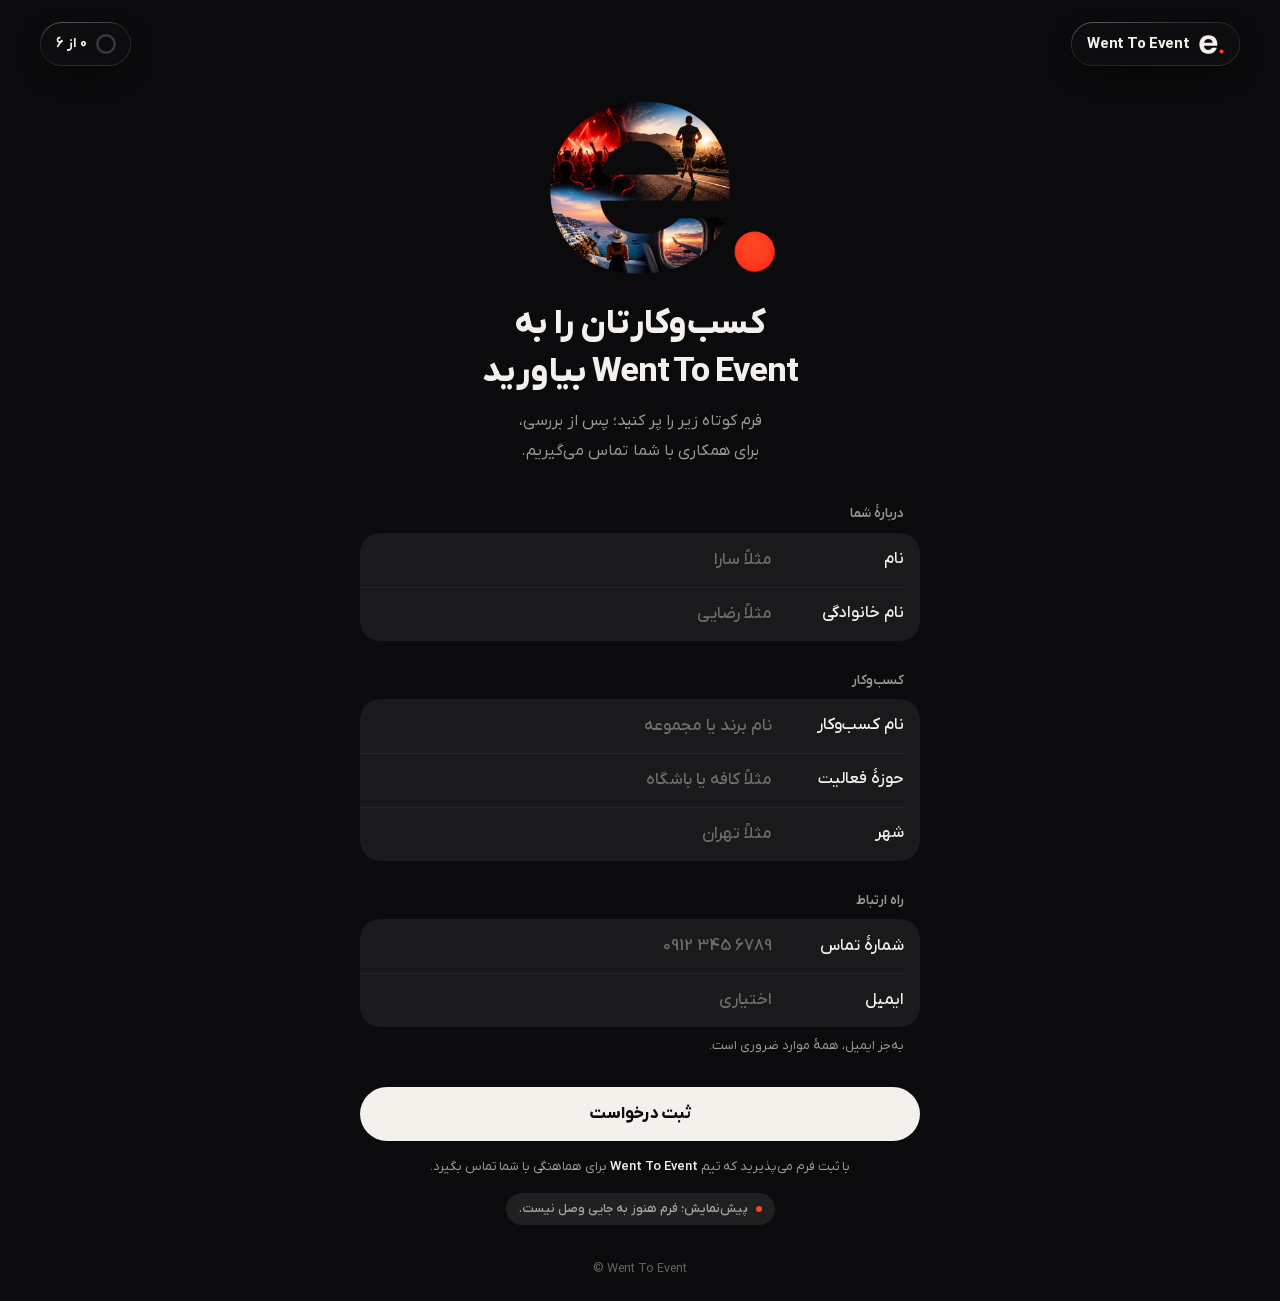
==== commit f047155e: "Niche is typed, never chosen The picker and its 'other' row are gone: حوزهٔ فعالیت is a plain text r" ====
--- a/index.html
+++ b/index.html
@@ -32,16 +32,15 @@
         imagesrcset="assets/brand/logo-420.webp 420w, assets/brand/logo-600.webp 600w, assets/brand/logo-900.webp 900w, assets/brand/logo-1338.webp 1338w"
         imagesizes="(min-width: 720px) 272px, 227px">
   <script>document.documentElement.className = "js";</script>
-  <link rel="stylesheet" href="css/main.css?v=6">
+  <link rel="stylesheet" href="css/main.css?v=7">
   <script src="js/config.js?v=1" defer></script>
-  <script src="js/main.js?v=6" defer></script>
+  <script src="js/main.js?v=7" defer></script>
 </head>
 <body>
   <a class="skip" href="#join">رفتن به فرم</a>
 
   <!-- Lucide (ISC) on a 24 grid, the set Went To Event's app already uses. -->
   <svg class="sprite" aria-hidden="true" focusable="false">
-    <symbol id="i-updown" viewBox="0 0 24 24"><path d="m7 15 5 5 5-5"/><path d="m7 9 5-5 5 5"/></symbol>
     <symbol id="i-check" viewBox="0 0 24 24"><path d="M20 6 9 17l-5-5"/></symbol>
   </svg>
 
@@ -105,37 +104,10 @@
                 <input id="f-business" name="business_name" type="text" autocomplete="organization" required aria-required="true" maxlength="80" placeholder="نام برند یا مجموعه" enterkeyhint="next" aria-describedby="business_name-msg">
                 <p class="msg" id="business_name-msg" aria-live="polite"><span></span></p>
               </div>
-              <!-- A native picker: iOS opens its own wheel, a Mac its own menu. -->
-              <div class="row row--pick" data-name="niche">
+              <div class="row" data-name="niche">
                 <label for="f-niche">حوزهٔ فعالیت</label>
-                <div class="pick">
-                  <span class="pick__value is-empty" data-niche-value aria-hidden="true">انتخاب کنید</span>
-                  <svg class="pick__icon" aria-hidden="true"><use href="#i-updown"/></svg>
-                  <select id="f-niche" name="niche" required aria-required="true" aria-describedby="niche-msg">
-                    <option value="" selected disabled hidden>انتخاب کنید</option>
-                    <option value="music">موسیقی و کنسرت</option>
-                    <option value="sport">ورزش و تندرستی</option>
-                    <option value="travel">سفر و طبیعت‌گردی</option>
-                    <option value="food">کافه و رستوران</option>
-                    <option value="art">هنر و نمایشگاه</option>
-                    <option value="stage">تئاتر و سینما</option>
-                    <option value="learning">آموزش و کارگاه</option>
-                    <option value="conference">همایش و سمینار</option>
-                    <option value="leisure">تفریح و سرگرمی</option>
-                    <option value="retail">بازارچه و فروشگاه</option>
-                    <option value="other">سایر</option>
-                  </select>
-                </div>
+                <input id="f-niche" name="niche" type="text" autocomplete="off" required aria-required="true" maxlength="60" placeholder="مثلاً کافه یا باشگاه" enterkeyhint="next" aria-describedby="niche-msg">
                 <p class="msg" id="niche-msg" aria-live="polite"><span></span></p>
-              </div>
-              <div class="reveal" data-other hidden>
-                <div class="reveal__in">
-                  <div class="row" data-name="niche_other">
-                    <label for="f-other">کدام حوزه؟</label>
-                    <input id="f-other" name="niche_other" type="text" maxlength="60" placeholder="مثلاً باغ‌تالار" enterkeyhint="next" aria-describedby="niche_other-msg">
-                    <p class="msg" id="niche_other-msg" aria-live="polite"><span></span></p>
-                  </div>
-                </div>
               </div>
               <div class="row" data-name="city">
                 <label for="f-city">شهر</label>
--- a/css/main.css
+++ b/css/main.css
@@ -1,6 +1,6 @@
 /* Went To Event — business sign-up.
    Dark, and built the way iOS builds a form: grouped rows on a black ground, labels on the
-   leading edge, one native picker, glass only for the chrome that floats over the page.
+   leading edge, every answer typed, glass only for the chrome that floats over the page.
    Ink ground, Bone words, and the orange of the logo's dot for state and nothing else. */
 
 @font-face {
@@ -69,7 +69,7 @@
 [hidden] { display: none !important; }
 h1, h2, p, dl, dd, fieldset, legend { margin: 0; padding: 0; }
 fieldset { border: 0; min-width: 0; }
-button, input, select { font: inherit; color: inherit; }
+button, input { font: inherit; color: inherit; }
 a { color: inherit; }
 ::selection { background: rgba(254, 66, 34, .38); }
 :focus-visible { outline: 2px solid var(--orange); outline-offset: 3px; }
@@ -204,20 +204,6 @@
   transition: background-color 9999s;
 }
 
-/* The picker: the native select lies over the whole row, invisible, so a tap anywhere on the
-   row opens iOS's own wheel (or the Mac's own menu); what shows is a value and a chevron. */
-.row--pick { cursor: pointer; }
-.pick { grid-column: 2; display: flex; align-items: center; justify-content: space-between; gap: 10px; min-height: 54px; }
-.pick__value { font-size: 17px; font-weight: 500; line-height: 1.3; color: var(--bone); white-space: nowrap; overflow: hidden; text-overflow: ellipsis; }
-.pick__value.is-empty { color: var(--text-3); }
-.pick__icon { width: 17px; height: 17px; flex: none; fill: none; stroke: var(--text-2); stroke-width: 2; stroke-linecap: round; stroke-linejoin: round; }
-.row--pick select {
-  position: absolute; inset: 0; z-index: 2; width: 100%; height: 100%; margin: 0; padding: 0 16px;
-  opacity: 0; cursor: pointer; border: 0; font-size: 17px;           /* ≥16px: iOS does not zoom */
-  -webkit-appearance: none; appearance: none;
-}
-.row--pick:has(select:focus-visible) { box-shadow: inset 0 0 0 2px var(--orange); }
-
 /* Validation: the label takes the orange, the message carries the logo's dot. */
 .row.is-invalid > label { color: var(--orange); }
 .msg { grid-column: 1 / -1; display: grid; grid-template-rows: 0fr; transition: grid-template-rows .26s var(--ease); }
@@ -226,13 +212,9 @@
 .row.is-invalid > .msg { grid-template-rows: 1fr; }
 .row.is-invalid > .msg > span { padding-bottom: 13px; }
 @media (prefers-reduced-motion: no-preference) {
-  .row.shake > label, .row.shake > input, .row.shake > .pick { animation: shake .42s var(--ease); }
+  .row.shake > label, .row.shake > input { animation: shake .42s var(--ease); }
 }
 @keyframes shake { 20% { translate: 6px 0; } 40% { translate: -5px 0; } 60% { translate: 3px 0; } 80% { translate: -1px 0; } }
-
-.reveal { display: grid; grid-template-rows: 0fr; transition: grid-template-rows .32s var(--ease); }
-.reveal.is-open { grid-template-rows: 1fr; }
-.reveal__in { min-height: 0; overflow: hidden; }
 
 /* City suggestions: quiet pills under the group while the city row is being edited. */
 .suggest { display: flex; flex-wrap: wrap; gap: 8px; padding: 10px 8px 0; }
